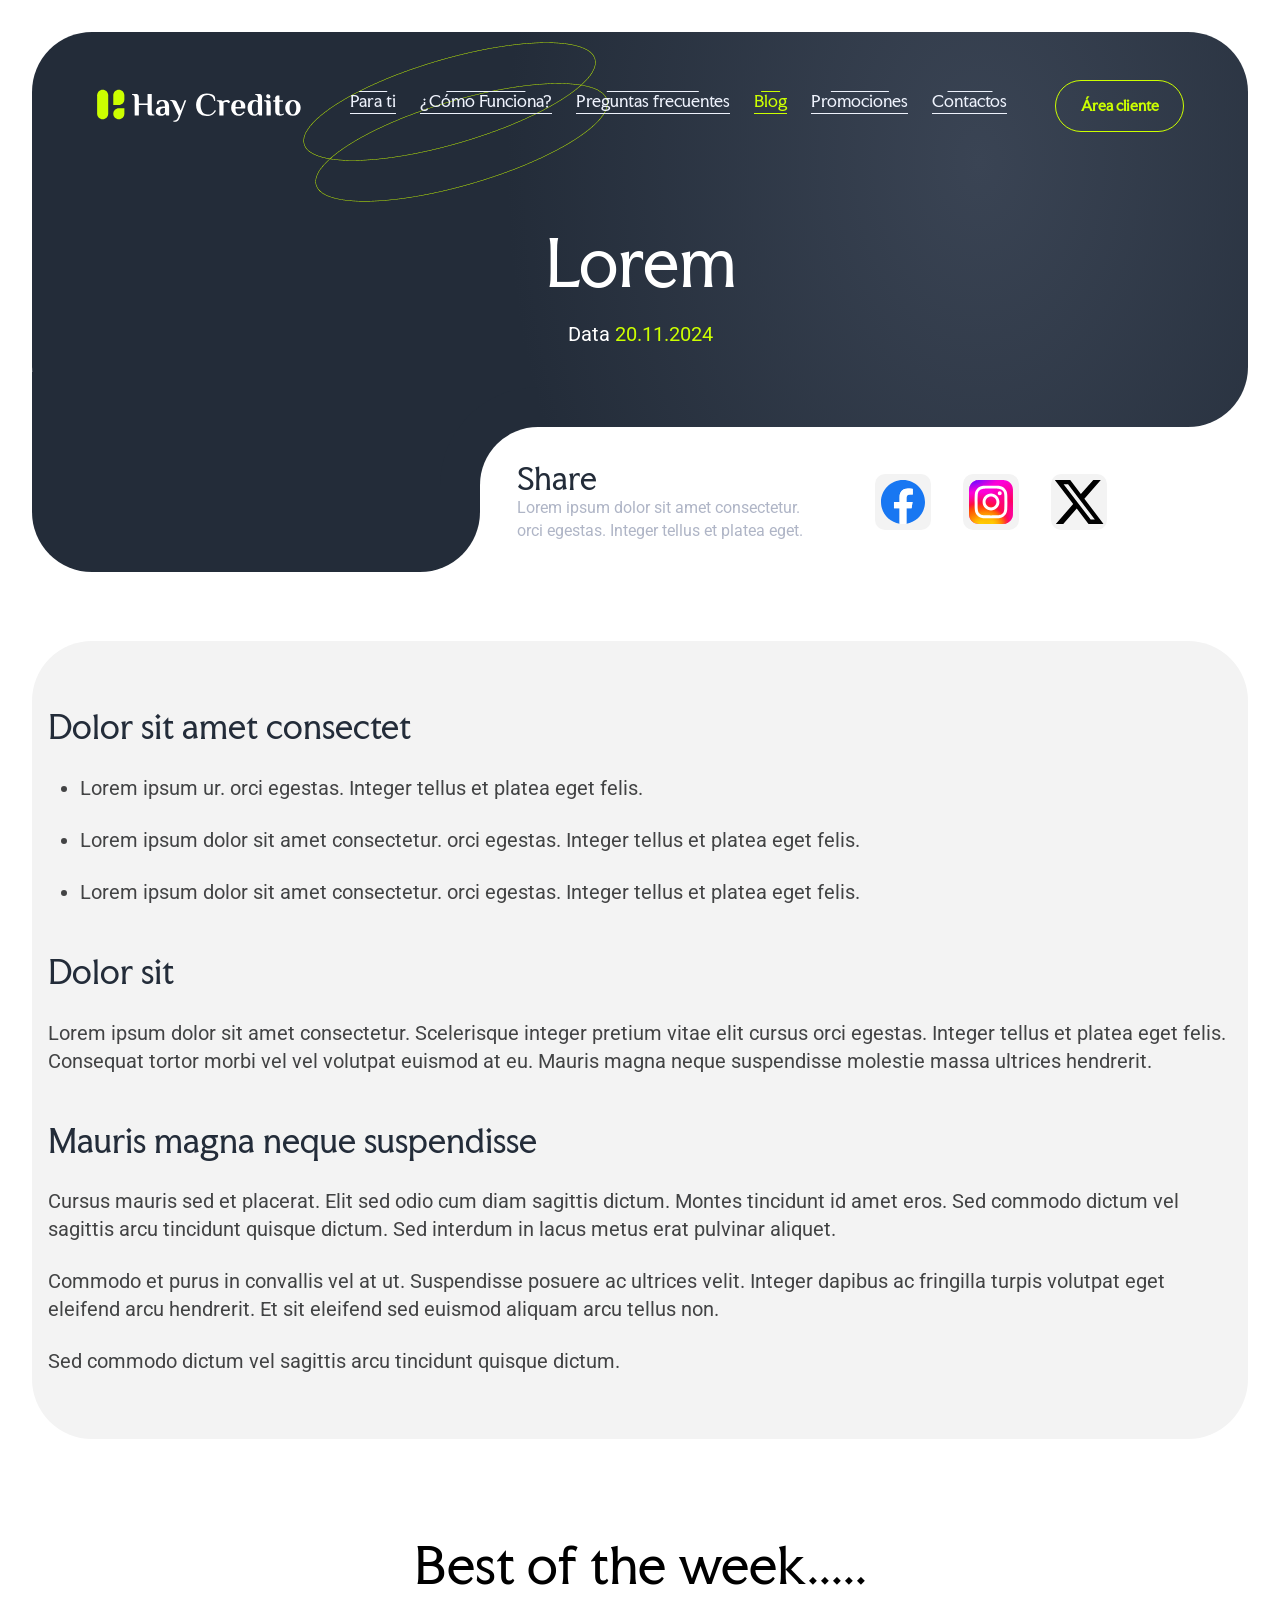
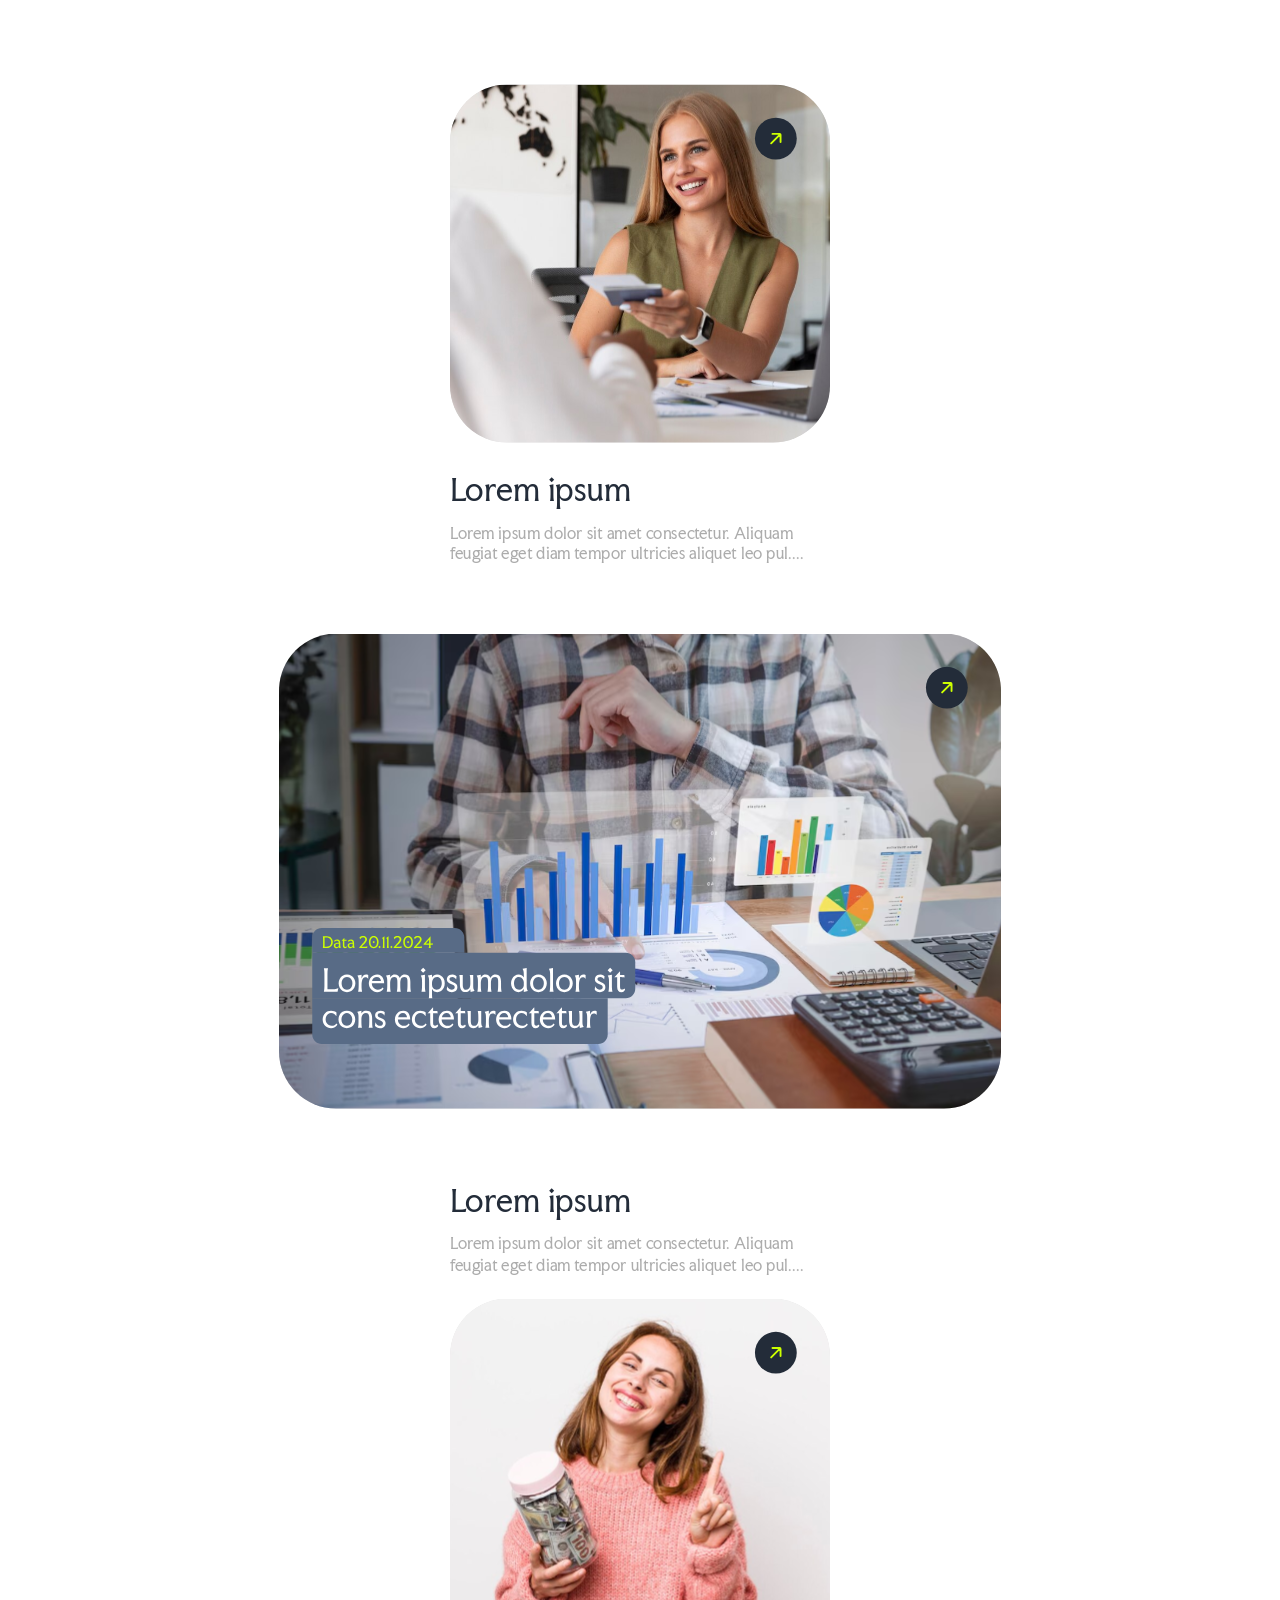
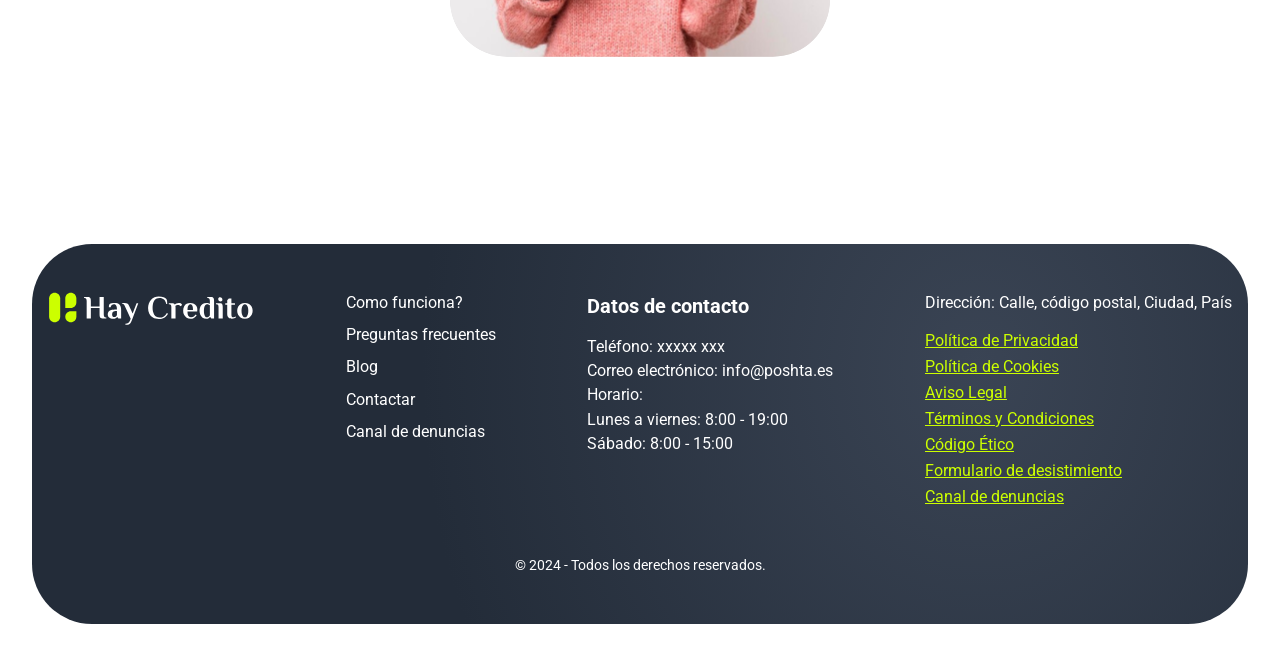
==== haycredito/blog-card-open.html @ 9ff3ad30 "html" ====
<!DOCTYPE html>
<html lang="uk">
<head>
    <meta charset="UTF-8">
    <meta http-equiv="X-UA-Compatible" content="IE=edge">
    <meta name="viewport" content="width=device-width, initial-scale=1.0">
    <link rel="shortcut icon" href="favicon.ico" type="image/x-icon"/>
    <link href="css/style.css" rel="stylesheet">
    <link href="css/reset.css" rel="stylesheet">
    <link href="css/media.css" rel="stylesheet">
    <link rel="stylesheet" href="libs/swiper/swiper-bundle.min.css">
    <link href="https://fonts.googleapis.com/css2?family=Faculty+Glyphic&family=Roboto:ital,wght@0,100;0,300;0,400;0,500;0,700;0,900;1,100;1,300;1,400;1,500;1,700;1,900&display=swap"
          rel="stylesheet">
    <link href="https://fonts.googleapis.com/css2?family=Faculty+Glyphic&display=swap" rel="stylesheet">
    <link href="libs/wow/css/animate.css" rel="stylesheet">

    <title>MFO Spain</title>
</head>
<body>

<div class="form-bg-container media-1024-hide">

    <section class="blog-card-open  form-bg-screen  wow fadeInUp" data-wow-duration=".2s" data-wow-delay=".2s">
        <div class="form">
            <div class="rectangle"></div>
            <div class="circle"></div>
        </div>
        <header class="">
            <div class="wrapper">
                <img onclick="window.open('index.html', '_blank')" class="logo" src="img/logo.svg" alt="logo">

                <nav>
                    <ul>
                        <li><a href="index.html">Para ti </a></li>
                        <li><a href="how-it-works.html">¿Cómo Funciona?</a></li>
                        <li><a  href="faq.html">Preguntas frecuentes</a></li>
                        <li><a class="active" href="blog.html">Blog</a></li>
                        <li><a href="#">Promociones</a></li>
                        <li><a href="contacts.html">Contactos</a></li>
                    </ul>
                </nav>

                <button class="btn">Área cliente</button>

                <div class="header-menu-btn">
                    <button class="lines-button x">
                        <span class="lines"></span>
                    </button>
                </div>
            </div>


            <div class="side-menu hide">
                <nav>
                    <ul>
                        <li><a  href="index.html">Para ti </a></li>
                        <li><a href="how-it-works.html">¿Cómo Funciona?</a></li>
                        <li><a href="faq.html">Preguntas frecuentes</a></li>
                        <li><a class="active" href="blog.html">Blog</a></li>
                        <li><a href="#">Promociones</a></li>
                        <li><a href="contacts.html">Contactos</a></li>
                    </ul>
                </nav>

                <button class="btn">Área cliente</button>
            </div>
        </header>

        <h1>
            Lorem
        </h1>
        <div class="date">
            Data <span style="color: #CCFF00;">20.11.2024</span>
        </div>

        <div class="socials">
            <div class="wrapper">
                <div class="name">Share</div>
                <div class="text">Lorem ipsum dolor sit amet consectetur. orci egestas. Integer tellus et platea eget.</div>
            </div>

            <ul class="socials-list socials-share">
                <li>
                    <a href="#">
                        <img src="img/facebook-icon.svg" alt="facebook" class="logo">
                    </a>
                </li>
                <li>
                    <a href="#">
                        <img src="img/instagram-icon.svg" alt="instagram" class="logo">
                    </a>
                </li>
                <li>
                    <a href="#">
                        <img src="img/x-icon.svg" alt="twitter" class="logo">
                    </a>
                </li>
            </ul>
        </div>

    </section>
</div>

<section class="blog-card-content">
    <div class="container  wow fadeInUp" data-wow-duration=".2s" data-wow-delay=".2s">

        <div class="content">
            <div class="content-item">
                <div class="name">Dolor sit amet consectet</div>

                <ul class="text-list">
                    <li class="text">Lorem ipsum ur. orci egestas. Integer tellus et platea eget felis. </li>
                    <li class="text">Lorem ipsum dolor sit amet consectetur. orci egestas. Integer tellus et platea eget felis. </li>
                    <li class="text">Lorem ipsum dolor sit amet consectetur. orci egestas. Integer tellus et platea eget felis. </li>
                </ul>
            </div>

            <div class="content-item">
                <div class="name">Dolor sit </div>
                <div class="text">Lorem ipsum dolor sit amet consectetur. Scelerisque integer pretium vitae elit cursus orci egestas. Integer tellus et platea eget felis. Consequat tortor morbi vel vel volutpat euismod at eu. Mauris magna neque suspendisse molestie massa ultrices hendrerit.</div>
            </div>

            <div class="content-item">
                <div class="name">Mauris magna neque suspendisse</div>
                <div class="text">Cursus mauris sed et placerat. Elit sed odio cum diam sagittis dictum. Montes tincidunt id amet eros. Sed commodo dictum vel sagittis arcu tincidunt quisque dictum.
                    Sed interdum in lacus metus erat pulvinar aliquet. </div>
                <div class="text">Commodo et purus in convallis vel at ut. Suspendisse posuere ac ultrices velit. Integer dapibus ac fringilla turpis volutpat eget eleifend arcu hendrerit. Et sit eleifend sed euismod aliquam arcu tellus non. </div>
                <div class="text">Sed commodo dictum vel sagittis arcu tincidunt quisque dictum.  </div>
            </div>

        </div>


    </div>
</section>

<section class="best-of-the-week  wow fadeInUp" data-wow-duration=".2s" data-wow-delay=".2s">

    <h2>Best of the week.....</h2>

    <ul class="best-blog-list">
        <li>
            <img src="img/blog-img-1.svg" alt="img">
            <div class="name">Lorem ipsum</div>
            <div class="text">Lorem ipsum dolor sit amet consectetur. Aliquam feugiat eget diam tempor ultricies aliquet leo pul....</div>
        </li>
        <li>
            <img class="big-img" src="img/blog-img-2.svg" alt="img">
        </li>
        <li>
            <div class="name">Lorem ipsum</div>
            <div class="text">Lorem ipsum dolor sit amet consectetur. Aliquam feugiat eget diam tempor ultricies aliquet leo pul....</div>
            <img src="img/blog-img-3.svg" alt="img">
        </li>
    </ul>

</section>

<footer>
    <div class="container">
        <div class="wrapper">
            <img src="img/logo.svg" alt="logo" class="logo">
            <nav>
                <ul class="nav-list">
                    <li><a class="footer-text" href="how-it-works.html">Como funciona?</a></li>
                    <li><a class="footer-text" href="faq.html">Preguntas frecuentes</a></li>
                    <li><a class="footer-text" href="blog.html">Blog</a></li>
                    <li><a class="footer-text" href="contacts.html">Contactar</a></li>
                    <li><a class="footer-text" href="violations.html">Canal de denuncias</a></li>
                </ul>
            </nav>
            <div class="contacts">
                <h4>Datos de contacto</h4>
                <ul class="contacts-list">
                    <li class="footer-text">Teléfono: ххххх ххх</li>
                    <li class="footer-text">Correo electrónico: info@poshta.es</li>
                    <li class="footer-text">Horario:</li>
                    <li class="footer-text">Lunes a viernes: 8:00 - 19:00</li>
                    <li class="footer-text">Sábado: 8:00 - 15:00</li>
                </ul>
            </div>
            <div class="details">
                <div class="footer-text">Dirección: Calle, código postal, Ciudad, País</div>

                <ul class="links-list">
                    <li><a href="#">Política de Privacidad</a></li>
                    <li><a href="#">Política de Cookies</a></li>
                    <li><a href="#">Aviso Legal</a></li>
                    <li><a href="#">Términos y Condiciones</a></li>
                    <li><a href="#">Сódigo Ético</a></li>
                    <li><a href="#">Formulario de desistimiento</a></li>
                    <li><a href="#">Canal de denuncias</a></li>
                </ul>
            </div>
        </div>

        <div class="all-rights">© 2024 - Todos los derechos reservados.</div>
    </div>
</footer>

<script src="js/header.js"></script>
<script src="libs/wow/js/wow.min.js"></script>
<script>
    new WOW().init();
</script>
</body>
</html>
---- haycredito/css/style.css ----
*, :before, :after {
    -webkit-box-sizing: border-box;
    box-sizing: border-box;
}

body {
    font-family: "Roboto", sans-serif;
    font-size: 18px;
    background: #FFFFFF;
    webkit-touch-callout: none;
    -webkit-user-select: none;
    -khtml-user-select: none;
    -moz-user-select: none;
    -ms-user-select: none;
    user-select: none;
}

h1 {
    font-family: Faculty Glyphic, sans-serif;
    font-size: 64px;
    font-weight: 400;
    line-height: 85px;
    text-align: left;
    text-underline-position: from-font;
    text-decoration-skip-ink: none;
}

h2 {
    font-family: Faculty Glyphic, sans-serif;
    font-size: 50px;
    font-weight: 400;
    line-height: 60px;
    text-align: left;
    text-underline-position: from-font;
    text-decoration-skip-ink: none;
}

h4 {
    font-family: Roboto;
    font-size: 20px;
    font-weight: 700;
    line-height: 28px;
    text-align: left;
    text-underline-position: from-font;
    text-decoration-skip-ink: none;
    color: #FFFFFF;
}

.hide {
    display: none !important;
}

.container {
    max-width: 1300px;
    width: 100%;
    margin: 0 auto;
    padding: 0 16px;
}

section {
    margin: 32px !important;
    padding: 64px 0 !important;
    border-radius: 60px;
}

footer {
    margin: 78px 32px 32px 32px !important;
    background: radial-gradient(45.86% 173% at 77.88% 32.89%, #3A4454 0%, #232C39 100%) /* warning: gradient uses a rotation that is not supported by CSS and may not behave as expected */;
    border-radius: 60px;
    padding: 48px 0 !important;
}

footer .wrapper {
    display: flex;
    justify-content: space-between;
    align-items: flex-start;
}

.footer-text {
    font-family: Roboto, sans-serif;
    font-size: 16px;
    font-weight: 400;
    line-height: 22.4px;
    text-align: left;
    text-underline-position: from-font;
    text-decoration-skip-ink: none;
    color: #FFFFFF;
}

footer .nav-list {
    display: flex;
    flex-direction: column;
    gap: 10px;
}

footer .contacts-list {
    display: flex;
    flex-direction: column;
    gap: 2px;
    margin-top: 16px;
}

footer .links-list {
    display: flex;
    flex-direction: column;
    gap: 4px;
    margin-top: 16px;
}

footer .links-list li a {
    text-decoration: underline;
    color: #CCFF00;
    font-size: 16px;
    line-height: 22px;
}

footer .all-rights {
    font-family: Roboto, sans-serif;
    font-size: 14px;
    font-weight: 400;
    line-height: 19.6px;
    text-align: center;
    text-underline-position: from-font;
    text-decoration-skip-ink: none;
    color: #FFFFFF;
    margin-top: 48px;
}

.plusminus {
    position: relative;
    width: 16px;
    height: 16px;
    cursor: pointer;
    border: none;
    background: transparent;
}

.plusminus.active:before {
    transform: translatey(-50%) rotate(-90deg);
    background: #A3A3A3;
    opacity: 0;
}

.plusminus.active:after {
    transform: translatey(-50%) rotate(0);
    background: #A3A3A3;
}

.plusminus:before, .plusminus:after {
    content: "";
    display: block;
    background-color: #B0D714;
    position: absolute;
    top: 50%;
    left: 0;
    transition: 0.35s;
    width: 100%;
    height: 2px;
}

.plusminus:before {
    transform: translatey(-50%);
}

.plusminus:after {
    transform: translatey(-50%) rotate(90deg);
}

.btn:hover {
    transform: scale(1.01);
}

section.faq {
    background: #F3F3F3;
    margin-top: 64px !important;
}

section.faq-page {
    margin-top: 240px !important;
}

section.how-it-works {
    margin-top: 210px !important;
}

.btn {
    cursor: pointer;
    transition: .1s all linear;
    max-width: 230px;
    height: 52px;
    background: #2D333A;
    border-radius: 34px;
    padding: 16px 24px;
    display: flex;
    align-items: center;
    justify-content: center;
    font-family: Roboto, sans-serif;
    font-size: 16px;
    font-weight: 700;
    line-height: 18.75px;
    text-align: center;
    text-underline-position: from-font;
    text-decoration-skip-ink: none;
    color: #CCFF00;

    margin: 48px auto 0 auto;
}

ul.faq-list {
    margin: 64px auto 0 auto;
    display: flex;
    flex-direction: column;
    justify-content: center;
    max-width: 896px;
    gap: 32px;
}

ul.faq-list li {
    max-width: 896px;
    width: 100%;
    background: #FFFFFF;
    padding: 32px 24px;
    border-radius: 17px;
    display: flex;
    flex-direction: column;
    gap: 32px;
    cursor: pointer;
    transition: .1s all linear;
    border: 1.5px solid #FFFFFF;
}

ul.faq-list li:hover {
    border: 1.5px solid #CCFF00;
}

ul.faq-list li.open {
    border: 1.5px solid #CCFF00;
}

ul.faq-list li .wrapper {
    display: flex;
    justify-content: space-between;
    align-items: center;
    gap: 12px;
}

ul.faq-list li .name {
    font-family: Roboto, sans-serif;
    font-size: 20px;
    font-weight: 700;
    line-height: 20px;
    text-align: left;
    text-underline-position: from-font;
    text-decoration-skip-ink: none;
    color: #32466C;
}

ul.faq-list li .item-open-text {
    font-family: Roboto, sans-serif;
    max-width: 800px;
    font-size: 18px;
    font-weight: 400;
    line-height: 18px;
    text-align: left;
    text-underline-position: from-font;
    text-decoration-skip-ink: none;
    color: #68758E;
}

.text-center {
    text-align: center;
}

header {
    position: fixed;
    width: 95.5vw;
    z-index: 10;
    top: 32px;
    left: 50%;
    transform: translateX(-50%);
    padding: 48px !important;
    background: url("../img/header-img.svg"), radial-gradient(81.73% 406.92% at 61.91% 70.65%, #3A4454 0%, #2E353F 100%); /* warning: gradient uses a rotation that is not supported by CSS and may not behave as expected */;
    border: 0.45px solid #CCFF00;
    background-repeat: no-repeat;
    border-radius: 60px;
}

header .wrapper {
    display: flex !important;
    align-items: center;
    justify-content: space-between;
}

header .btn {
    margin: 0 !important;
    background: transparent;
    width: 129px !important;
    color: #CCFF00;
    border: 0.78px solid #CCFF00;
    font-family: Faculty Glyphic, sans-serif;
    font-size: 14px;
    font-weight: 700;
    line-height: 19.32px;
    text-align: center;
    text-underline-position: from-font;
    text-decoration-skip-ink: none;
    text-transform: initial !important;
}

header .logo {
    cursor: pointer;
}

header nav ul {
    display: flex;
    gap: 24px;

}

header nav ul li {
    transition: .1s all linear;
}

header nav ul li a {
    color: #EEF2FC;
    text-decoration: underline;
    text-underline-offset: 4px;
    font-family: Faculty Glyphic, sans-serif;
    font-size: 16px;
    font-weight: 400;
    line-height: 19.2px;
    text-align: left;
    text-underline-position: from-font;
    text-decoration-skip-ink: none;
    position: relative;
    height: 30px;
    display: block;
}

header nav ul li a::before {
    content: '';
    position: absolute;
    top: 0; /* Position above the text */
    left: 50%; /* Start from the center */
    transform: translateX(-50%); /* Shift left by half the width to center */
    width: 60%; /* Adjust to control the length */
    height: 1px; /* Thickness of the overline */
    background-color: #EEF2FC; /* Matches the text color */
}

header nav ul li:hover {
    transform: scale(1.01);
}

header nav ul li a.active {
    color: #CCFF00;
}

header nav ul li a.active::before {
    background-color: #CCFF00;
}

.header-menu-btn {
    display: none;
}

.lines-button {
    display: block;
    cursor: pointer;
    background: transparent;
    border: 0;
    outline: none;
}

.lines {
    display: inline-block;
    width: 38px;
    height: 3px;
    background: #B6DA75;
    -webkit-transition: 0.35s;
    -moz-transition: 0.35s;
    -ms-transition: 0.35s;
    transition: 0.35s;
    position: relative;
    background: transparent;
    /*create the upper and lower lines as pseudo-elements of the middle line*/
}

.lines:before, .lines:after {
    display: inline-block;
    width: 38px;
    height: 3px;
    background: #B6DA75;
    -webkit-transition: 0.35s;
    -moz-transition: 0.35s;
    -ms-transition: 0.35s;
    transition: 0.35s;
    position: absolute;
    left: -2px;
    content: "";
    -webkit-transform-origin: 0.1785714286rem center;
    -moz-transform-origin: 0.1785714286rem center;
    -ms-transform-origin: 0.1785714286rem center;
    transform-origin: 0.1785714286rem center;
}

.lines:before {
    top: 4px;
}

.lines:after {
    top: -9px;
}

.lines-button.x .lines:before, .lines-button.x .lines:after {
    -webkit-transform-origin: 50% 50%;
    -moz-transform-origin: 50% 50%;
    -ms-transform-origin: 50% 50%;
    transform-origin: 50% 50%;
    transition: top 0.3s 0.1s ease, transform 0.3s ease;
}

.lines-button.x.close .lines {
    -webkit-transform: rotate3d(0, 0, 1, 90deg);
    -moz-transform: rotate3d(0, 0, 1, 90deg);
    -ms-transform: rotate3d(0, 0, 1, 90deg);
    transform: rotate3d(0, 0, 1, 90deg);
}

.lines-button.x.close .lines:before, .lines-button.x.close .lines:after {
    -webkit-transition: top 0.3s ease, transform 0.3s 0.1s ease;
    -moz-transition: top 0.3s ease, transform 0.3s 0.1s ease;
    -ms-transition: top 0.3s ease, transform 0.3s 0.1s ease;
    transition: top 0.3s ease, transform 0.3s 0.1s ease;
    top: 0;
}

.lines-button.x.close .lines:before {
    -webkit-transform: rotate3d(0, 0, 1, -45deg);
    -moz-transform: rotate3d(0, 0, 1, -45deg);
    -ms-transform: rotate3d(0, 0, 1, -45deg);
    transform: rotate3d(0, 0, 1, -45deg);
}

.lines-button.x.close .lines:after {
    -webkit-transform: rotate3d(0, 0, 1, 45deg);
    -moz-transform: rotate3d(0, 0, 1, 45deg);
    -ms-transform: rotate3d(0, 0, 1, 45deg);
    transform: rotate3d(0, 0, 1, 45deg);
}

.disable-body {
    overflow: hidden;
}

.side-menu {
    display: block;
    margin-top: 64px;
    max-width: 95vw;
    width: 100%;
    height: 78vh;
    background: transparent;
    background-repeat: no-repeat;
    background-position: 100% 75%;
    transition: top 0.5s ease;
}

.side-menu.open {
    top: 0;
}

header.open {
    border-radius: 60px;
    height: 95vh;
}

.side-menu nav ul {
    flex-direction: column;
    align-items: center;
    justify-content: center;
    gap: 32px;
}

.form-bg-container .form-bg-screen .side-menu .btn {
    margin: 32px auto 0 auto !important;
}

.side-menu nav ul li a {
    font-size: 24px;
    line-height: 28px;
}

section.why-we {
    padding: 64px 0 !important;
}

section.why-we ul {
    display: flex;
    flex-wrap: wrap;
    justify-content: center;
    align-items: center;
    margin-top: 48px;
    gap: 32px;
}

section.why-we.its-easy-section ul {
    gap: 28px;
}

section.why-we ul li {
    min-height: 372px;
    max-width: 520px;
    width: 100%;
    background: #F3F3F3;
    border-radius: 60px;
    padding: 48px;
    position: relative;
    overflow: hidden;
}

section.why-we.its-easy-section ul li {
    max-width: 443px;
}

section.why-we.its-easy-section ul li .name {
    font-weight: 700;
}

section.why-we.its-easy-section ul li .text {
    position: relative;
    z-index: 3;
}

section.why-we ul li .name {
    font-family: Faculty Glyphic, sans-serif;
    font-size: 28px;
    font-weight: 400;
    line-height: 36.37px;
    text-align: left;
    text-underline-position: from-font;
    text-decoration-skip-ink: none;
    color: #232C39;
}

section.why-we ul li .text {
    font-family: Roboto, sans-serif;
    font-size: 24px;
    font-weight: 400;
    line-height: 28.8px;
    text-align: left;
    text-underline-position: from-font;
    text-decoration-skip-ink: none;
    color: #68758E;
    margin-top: 12px;
}

section.why-we ul li img {
    position: absolute;
    bottom: 0;
    right: 0;
}

section.easy-to-get {
    padding: 64px 16px;
    margin-bottom: 220px !important;
}

section.easy-to-get .wrapper {
    display: flex;
    justify-content: space-between;
    align-items: flex-start;
    background: url("../img/easy-to-get-bg-img.svg"), #EAFF98;
    background-repeat: no-repeat;
    background-position: 67% 10%;
    height: 663px;
    border-radius: 60px;
    padding: 64px;
    position: relative;
}

section.easy-to-get .wrapper h2 {
    max-width: 700px;
}

section.easy-to-get .wrapper .btn {
    margin: 0 !important;
}

ul.easy-to-get {
    position: absolute;
    left: 50%;
    transform: translateX(-50%);
    max-width: 1728px;
    justify-content: space-between;
    width: 100%;
    display: flex;
    gap: 32px;
    top: 240px;
}

ul.easy-to-get li {
    max-width: 520px;
    width: 100%;
    background: #FFFFFF;
    border-radius: 40px;
    display: flex;
    flex-direction: column;
    justify-content: space-between;
    align-items: center;
    box-shadow: 0px 7px 24.5px 0px #00000040;
    overflow: hidden;
}

ul.easy-to-get li .name {
    font-family: Faculty Glyphic, sans-serif;
    font-size: 28px;
    font-weight: 400;
    line-height: 36.37px;
    text-align: center;
    text-underline-position: from-font;
    text-decoration-skip-ink: none;
    color: #232C39;
    margin-bottom: 12px;
}

ul.easy-to-get li .text-wrapper {
    padding: 48px 32px 36px 32px;
}

ul.easy-to-get li .text {
    font-family: Roboto, sans-serif;
    font-size: 24px;
    font-weight: 400;
    line-height: 28.8px;
    text-align: center;
    text-underline-position: from-font;
    text-decoration-skip-ink: none;
    color: #68758E;
}

ul.easy-to-get li img {
    width: 100%;
}

section.its-easy-section .text {
    font-family: Roboto, sans-serif;
    font-size: 28px;
    font-weight: 400;
    line-height: 33.6px;
    text-align: center;
    text-underline-position: from-font;
    text-decoration-skip-ink: none;
    color: #68758E;
    margin-top: 24px;
}


section.form-bg-screen {

    padding: 48px 64px !important;
}

section.form-bg-screen header {
    background: transparent;
    position: initial;
    transform: translateX(0%);
    padding: 0 !important;
    width: auto;
}

section.first-screen .text {
    font-family: Roboto, sans-serif;
    font-size: 28px;
    font-weight: 400;
    line-height: 28px;
    text-align: left;
    text-underline-position: from-font;
    text-decoration-skip-ink: none;
    color: #FFFFFF;
}

section.first-screen h1 {
    margin-top: 64px !important;
}

h1 {
    font-family: Faculty Glyphic, sans-serif;
    font-size: 64px;
    font-weight: 400;
    line-height: 85px;
    text-align: left;
    text-underline-position: from-font;
    text-decoration-skip-ink: none;
    color: #FFFFFF;
    margin-top: 96px !important;
}

section.first-screen .btn {
    border: 0.78px solid #CCFF00;
    background: transparent;
    width: 129px;
    height: 59px;
    margin: 12px 0 0 0 !important;
    text-transform: uppercase;
}

section.first-screen > .wrapper {
    display: flex;
    align-items: flex-start;
    justify-content: space-between;
    max-width: 1480px;
    margin-top: 32px;
}

section.first-screen .text-wrapper {
    display: flex;
    flex-direction: column;
    justify-content: flex-start;
    gap: 24px;
    max-width: 600px;
    position: relative;
    z-index: 2;
}

.calc-pagination {
    display: flex;
    gap: 20px;
    margin-top: 32px;
}

.calc-pagination .btn-calc-pagination {
    width: 10px;
    height: 12px;
    border-radius: 50%;
    border: none;
    background: #444E5B;
    cursor: pointer;
}

.calc-pagination .btn-calc-pagination.active {
    background: #CCFF00;
}

.calc-wrapper {
    position: relative;
    z-index: 3;
    max-width: 550px;
    width: 100%;
    display: flex;
    flex-direction: column;
    justify-content: center;
    align-items: center;
    background: url("../img/calc-wrapper-bg.svg");
    background-repeat: no-repeat;
    background-position: 123px 2px;
    padding-top: 32px;
}

.calculator .calc-name {
    font-family: Faculty Glyphic, sans-serif;
    font-size: 20px;
    font-weight: 400;
    line-height: 25.98px;
    text-align: center;
    text-underline-position: from-font;
    text-decoration-skip-ink: none;
    color: #FFFFFF;
    position: absolute;
    top: -52px;
    left: 78px;
}

.calc-wrapper .calc-details-wrapper {
    gap: 12px;
    display: flex;
    align-items: center;
    justify-content: space-between;
    max-width: 550px;
    width: 100%;
}

.calculator {
    border: 2px solid #b6a5a5;
    width: 100%;
    max-width: 343px;
    border-radius: 16px;
    padding: 30px;
    display: flex;
    flex-direction: column;
    gap: 32px;
    background: linear-gradient(104.27deg, rgba(57, 69, 87, 0.4) -4.88%, rgba(83, 98, 120, 0.4) 88.13%);
    position: relative;
}

.calculator::before {
    content: '';
    position: absolute;
    top: 0;
    left: 0;
    width: 100%;
    border-radius: 16px;
    height: 100%;
    background: linear-gradient(104.27deg, rgba(57, 69, 87, 0.4) -4.88%, rgba(83, 98, 120, 0.4) 88.13%);
    backdrop-filter: blur(7.300000190734863px);
    z-index: 0; /* Ensures it stays behind the content */
    opacity: .9;
}

.calculator .calc-content {
    position: relative;
    display: flex;
    flex-direction: column;
    gap: 16px;
    z-index: 1;
}

.calculator .condition-name {
    font-family: Fixel Text, sans-serif;
    font-size: 10px;
    font-weight: 700;
    line-height: 10px;
    text-align: left;
    text-underline-position: from-font;
    text-decoration-skip-ink: none;
    color: #E1E2E8;
    margin-bottom: 4px;
}

.calc-wrapper button.btn {
    max-width: 346px;
    height: 59px;
    width: 100%;
    background: #CCFF00;
    border: none;
    font-family: Roboto, sans-serif;
    font-size: 16px;
    font-weight: 700;
    line-height: 18.75px;
    text-align: center;
    text-underline-position: from-font;
    text-decoration-skip-ink: none;
    color: #2D333A;
    margin-top: 32px !important;
    text-transform: initial;
}

.calc-wrapper .calc-details {
    max-width: 342px;
    width: 100%;
    padding: 20px;
    border-radius: 23px;
    border: 1px solid #CCFF00;
    background: transparent;
    margin-top: 16px;
}

.calc-wrapper .calc-details a {
    display: flex;
    gap: 8px;
    align-items: center;
    cursor: pointer;
    font-family: Fixel Text, sans-serif;
    font-size: 10px;
    font-weight: 700;
    line-height: 15px;
    text-align: left;
    text-decoration-line: underline;
    text-decoration-style: solid;
    text-underline-position: from-font;
    text-decoration-skip-ink: none;
    color: #CCFF00;
}

.calc-wrapper .calc-details ul {
    display: flex;
    gap: 12px;
    margin-bottom: 16px;
    justify-content: space-between;
}

.calc-wrapper .calc-details .detail-name {
    font-family: Fixel Text, sans-serif;
    font-size: 10px;
    font-weight: 700;
    line-height: 15px;
    text-align: left;
    text-underline-position: from-font;
    text-decoration-skip-ink: none;
    color: #E1E2E8;
    max-width: 58px;
}

.calc-wrapper .calc-details .value {
    font-family: Fixel Text, sans-serif;
    font-size: 10px;
    font-weight: 700;
    line-height: 15px;
    text-align: left;
    text-underline-position: from-font;
    text-decoration-skip-ink: none;
    color: #CCFF00;
}

.calc-wrapper .calc-details #amount-text {
    font-family: Fixel Text, sans-serif;
    font-size: 30px;
    font-weight: 700;
    line-height: 45px;
    text-align: left;
    text-underline-position: from-font;
    text-decoration-skip-ink: none;
    color: #CCFF00;
}

input[type="range"]::-ms-fill-lower {
    background-color: #CCFF00;
}

input[type="range"]::-ms-fill-upper {
    background-color: #909192;
}

input[type=range] {
    position: relative;
    -webkit-appearance: none;
    appearance: none;
    cursor: pointer;
    width: 100%;
}

input[type=range]:focus {
    outline: none;
}

input[type=range]::-webkit-slider-runnable-track {
    height: 3px;
}

input[type=range]::-moz-range-track {
    height: 3px;
    background: transparent;
}

input[type="range"]::-moz-range-progress {
    background: #CCFF00;
    height: 3px;
}

input[type=range]::-moz-range-thumb {
    -webkit-appearance: none; /* Override default look */
    appearance: none;
    margin-top: -7px; /* Centers thumb on the track */
    width: 16px;
    height: 16px;
    border-radius: 50%;
    background: url("../img/input-thumb.svg") center no-repeat;
    border: none;
}

input[type=range]::-ms-thumb {
    -webkit-appearance: none; /* Override default look */
    appearance: none;
    margin-top: -7px; /* Centers thumb on the track */
    width: 16px;
    height: 16px;
    border-radius: 50%;
    background: url("../img/input-thumb.svg") center no-repeat;
    border: none;
}

input[type=range]::-webkit-slider-thumb {
    -webkit-appearance: none; /* Override default look */
    appearance: none;
    margin-top: -7px; /* Centers thumb on the track */
    width: 16px;
    height: 16px;
    border-radius: 50%;
    background: url("../img/input-thumb.svg") center no-repeat;
    border: none;
}

/*Scroll Bar*/
::-webkit-scrollbar {
    width: 8px;
}

/* Track */
::-webkit-scrollbar-track {
    background: white;
    border-radius: 2px;
}

/* Handle */
::-webkit-scrollbar-thumb {
    background: #3A4454;
    border-radius: 2px;
}


.calculator input[type=text] {
    background: transparent;

    border: none;
    font-family: Fixel Text, sans-serif;
    font-size: 20px;
    font-weight: 700;
    line-height: 28px;
    text-align: left;
    text-underline-position: from-font;
    text-decoration-skip-ink: none;
    color: #CCFF00;
}

.calculator .condition-values-range {
    display: flex;
    align-items: center;
    justify-content: space-between;
    margin: 4px 0;
}

.calculator .calculator-text {
    font-family: Fixel Text, sans-serif;
    font-size: 12px;
    font-weight: 700;
    line-height: 18px;
    text-align: left;
    text-underline-position: from-font;
    text-decoration-skip-ink: none;
    color: #E1E2E8;
}

section.contacts h1 {
    font-family: Faculty Glyphic, sans-serif;
    font-size: 64px;
    font-weight: 400;
    line-height: 85px;
    text-align: center;
    text-underline-position: from-font;
    text-decoration-skip-ink: none;
    color: #CCFF00;
}

section.contacts ul.contact-list {
    display: flex;
    gap: 60px;
    align-items: center;
    justify-content: center;
    margin-top: 48px;
}

section.contacts ul.contact-list > li {
    max-width: 400px;
    width: 100%;
    min-height: 377px;
    border-radius: 60px;
    background: #414E62;
    padding: 32px;
}

section.contacts ul.contact-list > li .name-wrapper {
    display: flex;
    align-items: center;
    justify-content: space-between;
    margin-bottom: 24px;
    gap: 12px;
}

section.contacts ul.contact-list > li .name-wrapper a {
    cursor: pointer;
    border: none;
    background: transparent;
}

section.contacts ul.contact-list > li .name-wrapper .name {
    font-family: Faculty Glyphic, sans-serif;
    font-size: 30px;
    font-weight: 400;
    line-height: 36px;
    text-align: left;
    text-underline-position: from-font;
    text-decoration-skip-ink: none;
    color: #CCFF00;
}

section.contacts ul.contact-list > li ul.info-wrapper {
    display: flex;
    gap: 12px;
    flex-direction: column;
}

section.contacts ul.contact-list > li ul.info-wrapper li {
    display: flex;
    flex-wrap: wrap;
    column-gap: 8px;
}

section.contacts ul.contact-list > li ul.info-wrapper li .name {
    font-family: Roboto, sans-serif;
    font-size: 24px;
    font-weight: 400;
    line-height: 33.6px;
    text-align: left;
    text-underline-position: from-font;
    text-decoration-skip-ink: none;
    color: #EEF2FC;
}

section.contacts ul.contact-list > li ul.info-wrapper li .value {
    font-family: Roboto, sans-serif;
    font-size: 24px;
    font-weight: 500;
    line-height: 33.6px;
    text-align: left;
    text-underline-position: from-font;
    text-decoration-skip-ink: none;
    color: #CCFF00;
}

.disable-btn {
    cursor: default !important;
}

.form-bg-container {
    padding: 32px;
}

section.form-bg-screen {
    background: radial-gradient(38.86% 173% at 77.88% 32.89%, #3A4454 0%, #232C39 100%); /* warning: gradient uses a rotation that is not supported by CSS and may not behave as expected */;
    width: 100%; /* Make the section span the full width */
    margin: 0 0 150px 0 !important;
    position: relative;
    padding-bottom: 100px !important;
}


section.form-bg-screen .form {
    position: absolute;
    bottom: -145px;
    left: 0;
}

section.form-bg-screen .form .rectangle {
    width: 35vw;
    min-width: 400px;
    height: 200px;
    border-radius: 0 0 60px 60px;
    background: #232C39;
    max-width: 670px;
}

section.form-bg-screen .form .circle {
    position: absolute;
    top: 15px;
    right: -58px;
    width: 98px; /* Set the size */
    height: 110px;
    background-color: transparent; /* Optional: Transparent base */
    border-top-left-radius: 100px; /* Create the quarter circle */
    border: 40px solid #232C39; /* Adjust thickness and color */
    border-right: none; /* Remove the right side */
    border-bottom: none; /* Remove the bottom side */
    transform-origin: center; /* Ensure rotation occurs around the center */
}


section.contacts .arrow-container {
    display: none;
}

/* General styles for the arrow container */
.arrow-container {
    position: absolute;
    z-index: 2;
    display: flex;
    top: 50%;
    left: 15%;
    justify-content: space-between;
    align-items: center;
    width: 280px; /* Adjust as needed */
    height: 38px;
    margin: auto;
    background-color: transparent; /* Background similar to your gradient */
    padding: 10px;
}

/* Base arrow styles */
.arrow {
    position: relative;
    width: 30px;
    height: 30px;
    cursor: pointer;
}

/* Left arrow: Two angled lines */
.left-arrow::before,
.left-arrow::after {
    content: '';
    position: absolute;
    width: 25px;
    height: 2px;
    background-color: #AFB5C6; /* Gray color */
}

.left-arrow::before {
    transform: rotate(45deg);
    top: 50%;
    left: 25%;
    transform-origin: left center;
}

.left-arrow::after {
    transform: rotate(-45deg);
    top: 50%;
    left: 25%;
    transform-origin: left center;
}

/* Right arrow: Two angled lines */
.right-arrow::before,
.right-arrow::after {
    content: '';
    position: absolute;
    width: 25px;
    height: 2px;
    background-color: #AFB5C6; /* Gray color */
}

.left-arrow.active::before,
.left-arrow.active::after {
    background-color: #CCFF00; /* Yellow color */
}

.right-arrow.active::before,
.right-arrow.active::after {
    background-color: #CCFF00; /* Yellow color */
}

.right-arrow::before {
    transform: rotate(-45deg);
    top: 50%;
    right: 25%;
    transform-origin: right center;
}

.right-arrow::after {
    transform: rotate(45deg);
    top: 50%;
    right: 25%;
    transform-origin: right center;
}

section.blog-card-open .socials {
    width: 590px;
    align-items: center;
    right: 28vw;
    bottom: -115px;
}

.socials {
    gap: 12px;
    position: absolute;
    display: flex;
    width: 57vw;
    justify-content: space-between;
    right: 25px;
    bottom: -100px;
}

.socials > .wrapper {
    max-width: 308px;
    width: 100%;
}

.socials .name {
    font-family: Faculty Glyphic, sans-serif;
    font-size: 30px;
    font-weight: 400;
    line-height: 36px;
    text-align: left;
    text-underline-position: from-font;
    text-decoration-skip-ink: none;
    color: #232C39;
}

.socials .text {
    font-family: Roboto, sans-serif;
    font-size: 16px;
    font-weight: 400;
    line-height: 22.4px;
    text-align: left;
    text-underline-position: from-font;
    text-decoration-skip-ink: none;
    color: #AFB5C6;
}

.socials ul.socials-list {
    display: flex;
    align-items: center;
    gap: 48px;
}

.socials ul.socials-list li a {
    display: flex;
    align-items: center;
    gap: 8px;
}

.socials ul.socials-list.socials-share li a {
    width: 56px;
    height: 56px;
    background: #F3F3F3;
    display: flex;
    align-items: center;
    justify-content: center;
    border-radius: 10px;
}

.socials ul.socials-list li .text {
    font-family: Faculty Glyphic, sans-serif;
    font-size: 24px;
    font-weight: 400;
    line-height: 33.6px;
    text-align: left;
    text-underline-position: from-font;
    text-decoration-skip-ink: none;
    color: #000000;
}

section.blog-card-open.form-bg-screen {
    min-height: 394px;
    background: url("../img/form-section-bg.png"), radial-gradient(38.86% 173% at 77.88% 32.89%, #3A4454 0%, #232C39 100%); /* warning: gradient uses a rotation that is not supported by CSS and may not behave as expected */;
    background-repeat: no-repeat;
    padding-bottom: 80px !important;
}

section.blog-card-open h1 {
    text-align: center;
    margin-top: 88px !important;
}

section.blog-card-open .date {
    text-align: center;
    margin-top: 16px;
    font-size: 20px;
    line-height: 26px;
    color: #FFFFFF;
}

section.blog-card-open .socials-list {
    gap: 32px;
}

header.blog-card-open-header {
    display: none !important;
}

section.form-bg-screen header {
    position: relative;
    z-index: 3;
    left: 0;
    top: 0;
}

section.blog-card-content {
    background: #F3F3F3;
    margin: 32px !important;
    padding: 64px 0;
}


section.blog-card-content .content {
    display: flex;
    flex-direction: column;
    gap: 44px;
}

section.blog-card-content .content .content-item {
    display: flex;
    flex-direction: column;
    gap: 24px;
}

section.blog-card-content .content .content-item .name {
    font-family: Faculty Glyphic, sans-serif;
    font-size: 32px;
    font-weight: 400;
    line-height: 44.8px;
    text-align: left;
    text-underline-position: from-font;
    text-decoration-skip-ink: none;
    color: #232C39;
}

section.blog-card-content .content .content-item .text {
    font-family: Roboto, sans-serif;
    font-size: 20px;
    font-weight: 400;
    line-height: 28px;
    text-align: left;
    text-underline-position: from-font;
    text-decoration-skip-ink: none;
    color: #424344;
}

section.blog-card-content .content .content-item ul.text-list {
    display: flex;
    flex-direction: column;
    gap: 24px;
    list-style: disc;
    padding-left: 32px;
}

section.best-of-the-week h2 {
    text-align: center;
}

ul.best-blog-list {
    margin-top: 48px;
    display: flex;
    gap: 48px;
    justify-content: center;
}

ul.best-blog-list li .name {
    font-family: Faculty Glyphic, sans-serif;
    font-size: 32px;
    font-weight: 400;
    line-height: 44.8px;
    text-align: left;
    text-underline-position: from-font;
    text-decoration-skip-ink: none;
    color: #232C39;
    max-width: 400px;
    width: 100%;
    margin-top: 24px;
}

ul.best-blog-list li .text {
    font-family: Faculty Glyphic, sans-serif;
    font-size: 16px;
    font-weight: 400;
    line-height: 22.4px;
    text-align: left;
    text-underline-position: from-font;
    text-decoration-skip-ink: none;
    color: #ACACAC;
    max-width: 400px;
    width: 100%;
    margin-bottom: 24px;
    margin-top: 12px;
}

section.blog-list {
    background: #F3F3F3;
    margin: 32px !important;
    border-radius: 60px;
    padding: 64px !important;
    position: relative;
}

section.blog-list .arrow-container {
    position: initial;
    margin-top: 48px;
}

section.blog-list ul {
    display: flex;
    flex-wrap: wrap;
    justify-content: center;
    gap: 60px;
}

section.blog-list ul li {
    max-width: 375px;
    display: flex;
    flex-direction: column;
    gap: 24px;
}

section.blog-list ul li img {
    max-width: 375px;
}

section.blog-list ul li .date {
    font-family: Faculty Glyphic, sans-serif;
    font-size: 16px;
    font-weight: 400;
    line-height: 22.4px;
    text-align: left;
    text-underline-position: from-font;
    text-decoration-skip-ink: none;
    color: #736D6D;
}

section.blog-list ul li .name {
    font-family: Faculty Glyphic, sans-serif;
    font-size: 32px;
    font-weight: 400;
    line-height: 44.8px;
    text-align: left;
    text-underline-position: from-font;
    text-decoration-skip-ink: none;
    color: #232C39;
}

section.blog-list ul li .text {
    font-family: Roboto, sans-serif;
    font-size: 16px;
    font-weight: 400;
    line-height: 22.4px;
    text-align: left;
    text-underline-position: from-font;
    text-decoration-skip-ink: none;
    color: #ACACAC;
}

section.blog ul.best-blog-list li .name {
    color: #FFFFFF;
}

#pagination-numbers {
    display: flex;
    align-items: center;
    flex-wrap: wrap;
    justify-content: center;
    gap: 32px;
    margin: 0 20px;
    margin-top: 5px;

}

#pagination-numbers button, #pagination-numbers a {
    background: none;
    border: none;
    color: #736D6D;
    font-family: Faculty Glyphic, sans-serif;
    font-size: 32px;
    font-weight: 400;
    line-height: 44.8px;
    text-align: left;
    text-underline-position: from-font;
    text-decoration-skip-ink: none;

    cursor: pointer;
}

.active-pagination-number {
    color: #B0D714 !important;
}

.pagination-ellipsis {
    color: #8399AE;
}

section.blog-list .arrow-container {
    max-width: 400px;
    width: 100%;
    align-items: center;
    margin: 48px auto;
}

.calculator-list {
    display: flex;
    justify-content: center;
    max-width: 750px;
    overflow: scroll;
    gap: 24px;
}

.calculator-list::-webkit-scrollbar {
    display: none;
}

.calculator-list li {
    min-height: 300px;
    display: flex;
    align-items: flex-end;
    margin: 0 !important;
    max-width: 343px !important;
    width: 100% !important;
}

.calculator-list .calculator {
    opacity: .5;
    backdrop-filter: blur(43.5px);
    -webkit-backdrop-filter: blur(43.5px);
    /*mask-image: linear-gradient(to right, black, transparent); !* Маска для размытия *!*/
    /*-webkit-mask-image: linear-gradient(to right, black, transparent);*/
    /*mask-composite: exclude;*/
}

.calculator-list .calculator .calc-name {
    display: none;
}

.calculator-list .calculator.active .calc-name {
    display: block;
}

.calculator-list .calculator.active {
    opacity: 1;
    backdrop-filter: none;
    -webkit-mask-image: none;
    mask-image: none;
    mask-composite: initial;
}


.swiper-container {
    width: 100%;
    height: auto;
    overflow: scroll;
    display: flex;
    justify-content: center;
    align-items: center;
}

.swiper-slide {
    margin: 0 !important;
    position: relative;
    opacity: .5;
    max-width: 375px;
    width: 100%;
    left: 714px;
}

.swiper-slide.active.first {
    left: 102px;
}

.swiper-slide.active.last {
    left: 574px;
}

.swiper-slide.active .calc-name {
    display: block;
}

.swiper-slide .calc-name {
    display: none;
}

.swiper-slide.active {
    opacity: 1;
    backdrop-filter: none;
    -webkit-mask-image: none;
    mask-image: none;
    mask-composite: initial;
}

.calc-pagination {
    justify-content: center;
}

.swiper-container::-webkit-scrollbar {
    display: none;
}

.calculator {
    margin-top: 50px;
}

section.key-words-wrapper {
    position: relative;
    padding: 0 !important;
}

ul.key-words-list {
    position: absolute;
    display: flex;
    gap: 16px;
    flex-wrap: wrap;
    max-width: 60vw;
    right: -1vw;
    bottom: 40px;
}

ul.key-words-list li {
    padding: 20px 24px;
    height: 59px;
    border-radius: 34px;
    display: flex;
    align-items: center;
    justify-content: center;
    background: #F3F3F3;
}

.first-screen-woman-img {
    position: absolute;
    bottom: -146px;
    z-index: 2;
    left: 10px;
}

.first-screen-card-img {
    position: absolute;
    bottom: -150px;
    z-index: 2;
}

.first-screen-upper-card {
    position: absolute;
    top: 0;
    left: 65%;
    z-index: 2;
}

.first-screen-left-circle {
    position: absolute;
    left: 244px;
    top: 0;
    z-index: 2;
}

.first-screen-right-circle {
    position: absolute;
    right: 0;
    bottom: 0;
    z-index: 2;
}

.backdrop {
    background: rgba(0, 0, 0, 0.4);
    mix-blend-mode: multiply;
    height: 100vh;
    width: 100%;
    position: fixed;
    z-index: 20;
    top: 0;
}

.disable-body {
    overflow: hidden;
}

.cookie-content {
    width: 96.5vw;
    background: #232C39;
    border-radius: 60px;
    padding: 60px 140px 40px 140px;
    position: fixed;
    z-index: 30;
    left: 50%;
    transform: translateX(-50%);
    bottom: 9%;
}

.cookie-content > .container > .wrapper {
    display: flex;
    align-items: flex-start;
    justify-content: space-between;
    gap: 24px;
}

.cookie-content .name {
    font-family: Roboto, sans-serif;
    margin-bottom: 12px;
    font-size: 28px;
    font-weight: 700;
    line-height: 28px;
    text-align: left;
    text-underline-position: from-font;
    text-decoration-skip-ink: none;
    color: #CCFF00;
}

.cookie-content .text {
    font-family: Roboto;
    font-size: 16px;
    font-weight: 400;
    line-height: 16px;
    text-align: left;
    text-underline-position: from-font;
    text-decoration-skip-ink: none;
    color: #FFFFFF;

}

.cookie-content a {
    font-family: Roboto;
    font-size: 16px;
    font-weight: 400;
    line-height: 16px;
    text-align: left;
    text-underline-position: from-font;
    text-decoration-skip-ink: none;
    color: #CCFF00;
    text-decoration: underline;
}

.cookie-content .btns-wrapper {
    display: flex;
    gap: 24px;
    justify-content: flex-start;
    margin-top: 32px;
}

.cookie-content .btns-wrapper .btn {
    margin: 0 !important;
    background: #CCFF00;
    border: none;
    font-family: Roboto, sans-serif;
    font-size: 16px;
    font-weight: 700;
    line-height: 18.75px;
    text-align: center;
    text-underline-position: from-font;
    text-decoration-skip-ink: none;
    color: #232C39;
}

.cookie-content .btns-wrapper .btn.transparent {
    background: transparent;
    color: #CCFF00;
}

section.form-bg-screen header {
    position: relative;
    z-index: 3;
    left: 0;
    top: 0;
}

section.error-page {
    background: url("../img/404-background.png"), radial-gradient(45.86% 173% at 77.88% 32.89%, #3A4454 0%, #232C39 100%);
    background-repeat: no-repeat;
    background-size: 100% 100%;
    height: 95vh;
    margin: 32px 0;
    display: flex;
    justify-content: flex-start;
    align-items: center;
    justify-content: center;
    padding: 0 24px !important;
    flex-direction: column;
}


section.error-page .name {
    font-family: Faculty Glyphic, sans-serif;
    font-size: 50px;
    font-weight: 400;
    line-height: 60px;
    text-align: center;
    text-underline-position: from-font;
    text-decoration-skip-ink: none;
    color: #FFFFFF;
    margin-bottom: 12px;
}

section.error-page .text {
    font-family: Roboto, sans-serif;
    font-size: 16px;
    font-weight: 400;
    line-height: 19.2px;
    text-align: center;
    text-underline-position: from-font;
    text-decoration-skip-ink: none;
    color: #FFFFFF;
    margin-bottom: 32px;
}

section.error-page .btn {
    background: #CCFF00;
    border: none;

    font-family: Roboto, sans-serif;
    font-size: 16px;
    font-weight: 700;
    line-height: 18.75px;
    text-align: center;
    text-underline-position: from-font;
    text-decoration-skip-ink: none;
    color: #2D333A;
    margin: 0 !important;
    margin-bottom: 160px !important;
}
---- haycredito/css/media.css ----
@media (max-width: 1820px) {
    section.blog-card-open .socials {
        right: 24vw;
    }
}

@media (max-width: 1780px) {
    ul.best-blog-list {
        transform: scale(.95);
    }
}

@media (max-width: 1680px) {
    ul.best-blog-list {
        flex-direction: column;
        align-items: center;
    }

    .first-screen-woman-img {
        display: none;
    }

    .first-screen-card-img {
        bottom: 180px;
        left: 10px;
    }


    section.blog-card-open .socials {
        right: 22vw;
    }
}


@media (max-width: 1600px) {

    section.blog-card-open .socials {
        right: 18vw;
    }
}

@media (max-width: 1500px) {

    section.blog-card-open .socials {
        right: 18vw;
    }


    section.contacts ul.contact-list > li {
        transform: scale(.9);
    }

    section.contacts ul.contact-list {
        gap: 0;
    }
}

@media (max-width: 1440px) {
    ul.key-words-list {
        bottom: -30px;
        right: -3vw;
    }

    .swiper-container {
        overflow: hidden;
    }

    section.first-screen > .wrapper {
        flex-direction: column-reverse;
        align-items: center;
    }

    section.first-screen h1 {
        text-align: center;
    }

    section.first-screen .text {
        text-align: center;
    }

    section.first-screen header .btn {
        margin: 0 !important;
    }

    section.first-screen .btn {
        max-width: 345px;
        width: 100%;
        margin: 32px auto 0 auto !important;
    }

    .socials {
        flex-direction: column;
        bottom: -164px;
        right: 0;
    }

    section.blog-card-open .socials {
        right: 16vw;
        flex-direction: row;
    }

}

@media (max-width: 1366px) {
    section.blog-card-open .socials {
        right: 14vw;
    }
}

@media (max-width: 1300px) {
    section.contacts .arrow-container {
        display: flex;
    }

    section.contacts ul.contact-list > li {
        transform: initial;
    }
}

@media (max-width: 1280px) {
    section.blog-card-open .socials {
        right: 11vw;
    }
}

@media (max-width: 1200px) {
    ul.key-words-list {
        bottom: 10px;
        right: -6vw;
    }

    section.form-bg-screen {
        margin-bottom: 200px !important;
        background: radial-gradient(30.86% 173% at 77.88% 32.89%, #2e3a42 0%, #232C39 100%)
    }

    .socials {

    }

    .socials ul.socials-list {
        position: relative;
        left: -35vw;
        bottom: -50px;
    }

    section.how-it-works {
        margin-top: 150px !important;
    }

    section.easy-to-get {
        margin-bottom: 0 !important;
    }

    section.easy-to-get ul.easy-to-get li:nth-child(1) img {
        max-width: 180px !important;
    }

    section.why-we {
        margin-top: 0 !important;
    }

    ul.easy-to-get {
        position: absolute;
        overflow: scroll;
        padding: 0 24px;
        align-items: center;
        height: 410px;
        top: 125px;
        justify-content: center;
    }

    ul.easy-to-get::-webkit-scrollbar {
        display: none;
    }

    section.easy-to-get .wrapper {
        flex-direction: column;
        background: #EAFF98;
        gap: 32px;
        align-items: initial;
        height: 665px;
    }

    section.easy-to-get .wrapper .btn {
        max-width: 300px;
        width: 100%;
        height: 59px;
        margin: 0 auto !important;
    }

    ul.easy-to-get li {
        width: 274px;
        min-width: 274px;
        height: 338px;
        border-radius: 26px;
    }

    ul.easy-to-get li.upper-img img {
        position: relative;
        top: -75px;
    }

    ul.easy-to-get li.upper-img .name {
        position: relative;
        top: -75px;
    }

    ul.easy-to-get li.upper-img .text {
        position: relative;
        top: -75px;
    }

    ul.easy-to-get li .name {
        font-size: 20px;
        line-height: 25px;
    }

    ul.easy-to-get li .text {
        font-size: 16px;
        line-height: 19.2px;
    }

    ul.easy-to-get li .text-wrapper {
        padding: 24px;
    }

    section.easy-to-get .wrapper h2 {
        font-size: 32px;
        line-height: 36px;
    }

    .header-menu-btn {
        display: block;
    }

    footer .wrapper {
        flex-direction: column;
        align-items: center;
        gap: 32px;
    }

    footer .nav-list {
        align-items: center;
    }

    footer .contacts-list {
        align-items: center;
    }

    footer .links-list {
        align-items: center;
    }

    footer h4 {
        text-align: center;
    }

    header nav ul {
        display: none;
    }

    header .btn {
        display: none;
    }

    header .side-menu nav ul {
        display: flex;
    }

    header .side-menu .btn {
        display: block;
    }
}

@media (max-width: 1024px) {
    .first-screen-upper-card {
        display: none;
    }
    .first-screen-left-circle {
        left: 0;
        top: 60px;
        max-width: 270px;
    }
    .first-screen-right-circle {
        max-width: 280px;
        bottom: 250px;
    }
    section.error-page img {
        width: 100%;
    }

    section.key-words-wrapper {
        padding-bottom: 0 !important;
    }

    section.form-bg-screen {
        margin-bottom: 110px !important;
    }

    section.easy-to-get {
        padding-top: 24px !important;
    }

    ul.key-words-list {
        position: initial;
        bottom: -40px;
        right: 0vw;
        width: 90vw;
        max-width: 90vw;
    }

    section.blog-card-open .form, section.blog-card-open h1, section.blog-card-open .date {
        display: none;
    }

    section.blog-card-open.form-bg-screen {
        min-height: auto;
        padding-bottom: 24px !important;
    }

    section.blog-card-open.form-bg-screen .socials {
        width: 95%;
        max-width: 700px;
        flex-direction: row;
        left: 50%;
        transform: translateX(-50%);
    }

    section.blog-card-open.form-bg-screen .socials ul.socials-share {
        margin-top: 25px;
    }

    section.blog-card-open.form-bg-screen .socials ul {
        position: initial;
    }

    .socials {
        right: 290px;
        max-width: 200px;
    }

    .socials ul.socials-list {
        left: -41vw;
    }
}

@media (max-width: 1000px) {
    ul.easy-to-get {
        justify-content: flex-start;
    }
}

@media (max-width: 800px) {
    .first-screen-left-circle {
        left: 0;
        top: 60px;
        max-width: 270px;
    }
    .first-screen-right-circle {
        max-width: 280px;
        bottom: 250px;
    }
    section.error-page {
        background: url("../img/404-mobile-bg.svg"), radial-gradient(45.86% 173% at 77.88% 32.89%, #3A4454 0%, #232C39 100%);
        background-repeat: no-repeat;
        background-size: cover;

    }
    .cookie-content img {
        position: absolute;
    }

    .cookie-content .btns-wrapper .btn {
        max-width: 375px;
        width: 100%;
    }

    .cookie-content .name {
        margin-left: 80px;
        max-width: 300px;
        margin-bottom: 24px;
    }

    .cookie-content > .container > .wrapper {
        flex-direction: column;
    }

    .cookie-content {
        padding: 48px;
    }

    .cookie-content .btns-wrapper {
        flex-direction: column;
        justify-content: center;
        align-items: center;
    }

    .first-screen-card-img {
        max-width: 300px;
        bottom: 70px;
        left: 10px;
    }

    section.form-bg-screen.first-screen {
        padding-top: 32px !important;
        padding-inline: 32px !important;

    }

    .calc-wrapper .calc-details #amount-text {
        font-size: 20px;
        line-height: 22px;
    }

    section.first-screen h1 {
        font-family: Faculty Glyphic, sans-serif;
        font-size: 36px;
        font-weight: 400;
        line-height: 42px;
        text-align: left;
        text-underline-position: from-font;
        text-decoration-skip-ink: none;

    }

    section.first-screen .text {
        font-size: 22px;
        line-height: 27.6px;
    }

    section.blog-list .arrow-container {
        max-width: 9999px;
    }

    #pagination-numbers {
        margin: 0 !important;
    }

    ul.best-blog-list .big-img {
        width: 100%;
    }

    .socials {
        right: 100px;
    }

    .socials ul.socials-list {
        left: -51vw;
    }

    section.form-bg-screen {
        background: radial-gradient(25.86% 71% at 77.88% 38.89%, #3A4454 0%, #232C39 100%);
    }
}

@media (max-width: 768px) {
    .socials {
        right: 75px;
    }
}

@media (max-width: 720px) {
    .socials .name {
        font-size: 24px;
    }

    section.form-bg-screen.contacts {
        margin-bottom: 380px !important;
    }

    section.form-bg-screen {
        margin-bottom: 380px !important;
    }

    .socials > .wrapper > .text {
        font-size: 16px;
        line-height: 22px;
        left: -54vw;
        bottom: -100px;
        position: relative;
    }

    section.blog-card-open .socials > .wrapper > .text {
        position: initial;
    }

    .socials {
        right: 20px;
        bottom: -351px;
    }

    .socials ul.socials-list.socials-share {
        flex-direction: row;
    }

    .socials ul.socials-list {
        left: -54vw;
        flex-direction: column;
        align-items: flex-start;
        bottom: -110px;
    }

    section.form-bg-screen {
        margin-bottom: 120px !important;
    }

    section.form-bg-screen.blog-card-open {
        margin-bottom: 120px !important;
    }

    section.blog.form-bg-screen {
        margin-bottom: 150px !important;
    }
}

@media (max-width: 700px) {
    section.form-bg-screen {
        margin-bottom: 80px !important;
    }

    .calc-wrapper {
        width: 401px;
        background-position: 50px 2px;
    }

    .swiper-slide {
        left: 492px;
    }

    .swiper-slide.active.last {
        left: 424px;
    }

    .swiper-slide.active.first {
        left: 255px;
    }

    section.form-bg-screen {
        padding-bottom: 200px !important;
    }

    section.blog-list .arrow-container {
        width: 100% !important;
    }

    .arrow-container {
        width: 70% !important;
    }

    .right-arrow::before, .right-arrow::after, .left-arrow::before, .left-arrow::after {
        width: 20px;
    }

    section.form-bg-screen .form .rectangle {
        min-width: 200px;
        height: 180px;
    }

    section.form-bg-screen .form {
        bottom: -87px;
    }

    .arrow-container {
        width: 120px;
        padding: 0;
    }

    section.form-bg-screen .form {
        bottom: -100px;
    }

    section.form-bg-screen .form .circle {
        position: absolute;
        top: 40px;
        right: -38px;
        width: 78px;
        height: 88px;
        background-color: transparent;
        border-top-left-radius: 100px;
        border: 40px solid #242b34;
        border-right: none;
        border-bottom: none;
        transform-origin: center;
    }

    section.easy-to-get .wrapper {
        padding: 32px;
        border-radius: 26px;
        height: 635px;
    }
}

@media (max-width: 600px) {
    .first-screen-left-circle {
        left: 0;
        top: 60px;
        max-width: 170px;
    }
    .first-screen-right-circle {
        max-width: 180px;
        bottom: 250px;
    }
    section.first-screen {
        padding: 0 16px 80px 16px !important;
    }

    section.error-page .name {
        font-size: 24px;
        line-height: 28px;
    }

    section.form-bg-screen.blog-card-open {
        margin-bottom: 160px !important;
    }

    section.blog-card-open .socials {
        flex-direction: column !important;
        bottom: -200px;
        gap: 0;
    }

    section.blog-card-open .socials .name {
        text-align: center;
        position: initial;
    }

    section.blog-card-open .socials > .wrapper > .text {
        text-align: center;
    }

    .socials {
        right: 92px;
    }

    .socials > .wrapper > .text {
        left: -36vw;
        bottom: -72px;
    }

    .socials ul.socials-list {
        left: -36vw;
        bottom: -92px;
    }

    section.contacts ul.contact-list > li {
        max-width: 297px;
        min-height: 265px;
        border-radius: 26px;
    }

    section.contacts ul.contact-list > li .name-wrapper .name {
        font-size: 24px;
        line-height: 28px;
    }

    section.contacts ul.contact-list > li ul.info-wrapper li .name, section.contacts ul.contact-list > li ul.info-wrapper li .value {
        font-size: 18px;
        line-height: 25px;
    }
}

@media (max-width: 500px) {
    section.form-bg-screen {
        background: radial-gradient(247.25% 214.82% at 419.86% 40.84%, #3A4454 0%, #232C39 100%) /* warning: gradient uses a rotation that is not supported by CSS and may not behave as expected */;

    }
    .socials ul.socials-list {
        bottom: -55px;
    }

    .socials > .wrapper > .text {
        bottom: -45px;
    }

    .socials {
        right: 50px;
    }

    .cookie-content {
        width: 95vw;
    }

    .cookie-content .name {
        font-size: 24px;
        line-height: 24px;
        margin-top: 8px;
        max-width: 200px;
    }

    .cookie-content {
        padding: 24px;
        border-radius: 26px;
    }

    .first-screen-card-img {
        max-width: 200px;
        bottom: 20px;
        left: -100px;
    }

    section.key-words-wrapper {
        overflow: scroll;
    }

    ul.key-words-list {
        width: 900px;
        max-width: 900px;
        overflow: scroll;
    }

    section.key-words-wrapper::-webkit-scrollbar {
        display: none;
    }

    section.form-bg-screen.first-screen {
        padding: 24px 16px !important;
    }

    section.first-screen .btn.left-part {
        width: 129px;
        position: absolute;
        margin: 0;
        bottom: -100px;
    }

    section.form-bg-screen.first-screen {
        padding-bottom: 64px !important;
    }

    section.first-screen h1 {
        margin-top: 24px !important;
        font-family: Faculty Glyphic, sans-serif;
        font-size: 28px;
        font-weight: 400;
        line-height: 28px;
        text-align: left;
        text-underline-position: from-font;
        text-decoration-skip-ink: none;

    }

    section.first-screen .text {
        font-size: 18px;
        line-height: 21.6px;
    }

    #pagination-numbers button {
        font-size: 24px;
    }

    section.blog-list .arrow-container {
        margin-top: 64px !important;
    }

    section.blog-list ul li .name {
        font-size: 24px;
        line-height: 28px;
    }

    section.blog-list {
        margin: 16px !important;
        padding: 32px !important;
        border-radius: 26px;
    }

    section.blog-list ul li {
        max-width: 297px;
        gap: 12px;
    }

    ul.best-blog-list {
        gap: 32px;
    }

    ul.best-blog-list li .name {
        font-size: 20px;
        line-height: 28px;
    }

    ul.best-blog-list li .text {
        font-size: 14px;
        line-height: 19px;
    }

    ul.best-blog-list img {
        width: 100%;
    }

    section.form-bg-screen.blog-card-open {
        margin-bottom: 200px !important;
    }

    section.blog-card-content .content .content-item .name {
        font-size: 24px;
        line-height: 32px;
    }

    section.blog-card-content .content .content-item .text {
        font-size: 16px;
        line-height: 22px;
    }

    section.blog-card-content {
        margin: 16px !important;
    }

    section.contacts ul.contact-list > li ul.info-wrapper {
        gap: 8px;
    }

    section.contacts ul.contact-list > li ul.info-wrapper li .name, section.contacts ul.contact-list > li ul.info-wrapper li .value {
        margin-top: -4px;
    }

    section.contacts ul.contact-list > li {
        padding: 24px;
    }

    section.form-bg-screen {

        padding: 24px 32px !important;
        padding-bottom: 100px !important;
    }

    .form-bg-container {
        padding: 12px;
    }

    section.contacts ul.contact-list > li {
        border-radius: 26px;
    }

    section.contacts h1 {
        font-size: 28px;
        font-weight: 400;
        line-height: 28px;
        text-align: center;
        text-underline-position: from-font;
        text-decoration-skip-ink: none;

    }

    section.form-bg-screen .form .rectangle {
        border-radius: 0 0 26px 26px;
        height: 125px;
    }

    section.form-bg-screen .form {
        bottom: -70px;
    }

    section.form-bg-screen .form .circle {
        top: 15px;
    }

    section.easy-to-get {
        padding-bottom: 0 !important;
    }

    ul.easy-to-get {
        padding: 0 16px;
    }

    section.easy-to-get .wrapper h2 {
        font-size: 24px;
        line-height: 28px;
    }

    section.easy-to-get .wrapper {
        height: 600px;
    }

    ul.easy-to-get {
        top: 100px;
    }

    section.why-we ul li .name {
        font-size: 20px;
        line-height: 24px;
        text-align: center;
    }

    section.why-we.its-easy-section ul li .name {
        text-align: left;
    }

    section.why-we.its-easy-section ul li .text {
        text-align: left;
    }

    section.why-we.its-easy-section ul li {
        max-width: 345px;
        min-height: 290px;
        border-radius: 26px;
    }

    section.why-we ul li img {
        transform: scale(.8);
        bottom: -25px;
        right: -37px;
    }

    section.why-we ul {
        margin-top: 32px;
    }

    section.why-we ul li .text {
        font-size: 16px;
        line-height: 19px;
        text-align: center;
    }

    section.why-we ul li {
        min-height: 310px;
        padding: 24px;
    }

    header {
        top: 16px;
        border-radius: 26px !important;
        padding: 32px !important;
    }

    section.faq {
        background: #F3F3F3;
        margin-top: 48px !important;
    }

    section.faq-page {
        margin-top: 150px !important;
    }

    section.how-it-works {
        margin-top: 110px !important;
    }

    footer {
        margin: 48px 12px 12px 12px !important;
        border-radius: 26px;
    }

    section {
        margin: 16px !important;
        padding: 32px 0 !important;
        border-radius: 26px;
    }

    ul.faq-list {
        margin-top: 32px;
        gap: 24px;
    }

    h2 {
        font-size: 24px;
        line-height: 28.8px;
    }

    ul.faq-list li .name {
        font-size: 18px;
        line-height: 18px;
    }

    ul.faq-list li .item-open-text {
        font-size: 16px;
        line-height: 16px;
    }

    ul.faq-list li {
        gap: 16px;
    }
}

@media (max-width: 430px) {
    .first-screen-left-circle {
        left: 0;
        top: 60px;
        max-width: 110px;
    }
    .first-screen-right-circle {
        max-width: 130px;
        bottom: 150px;
    }
    .calc-wrapper {
        width: 285px;
        padding-top: 0;
    }

    .swiper-slide.active.last {
        left: 400px;
    }

    .swiper-slide.active.first {
        left: 280px;
    }

    section.first-screen .btn {
        max-width: 280px;
    }

    .calc-wrapper .calc-details-wrapper {
        justify-content: center;
    }

    .calc-wrapper .calc-details {
        width: 280px;
    }

    .arrow.left-arrow {
        position: absolute;
        left: -36px;
    }

    .arrow.right-arrow {
        position: absolute;
        right: -36px;
    }

    .calculator {
        width: 280px;
        padding: 24px;
    }

    .calc-wrapper {
        background-size: 260px;
        background-position: 14px 1px;
    }

    .swiper-slide {
        left: 348px;
    }

    .swiper-slide.active .calc-name {
        left: 48px;
        top: -40px;
    }

    .socials {
        right: 56px;
        bottom: -334px;
    }

    section.blog-card-open .socials .name {
        max-width: initial;
    }

    .socials .name {
        position: relative;
        bottom: -20px;
        right: -90px;
        max-width: 170px;
    }

    .socials ul.socials-list {
        left: -28vw;
        bottom: -75px;
    }

    .socials > .wrapper > .text {
        left: -29vw;
        bottom: -60px;
    }
}

@media (max-width: 400px) {
    section.form-bg-screen.first-screen .form .rectangle {
        width: 180px;
    }

    section.first-screen .btn.left-part {
        left: 7px;
    }


    section.form-bg-screen .form .rectangle {
        min-width: 150px;
    }

}

@media (max-width: 391px) {
    .socials {
        right: 67px;
    }

    .socials > .wrapper > .text {
        left: -23vw;
    }

    .socials ul.socials-list {
        left: -23vw;
    }
}

@media (max-width: 376px) {
    .arrow.left-arrow {
        left: -28px;
    }

    .arrow.right-arrow {
        right: -28px;
    }
    .socials .name {
        right: -85px;
    }

    .socials > .wrapper > .text {
        left: -18vw;
    }

    .socials ul.socials-list {
        left: -18vw;
    }
}

@media (max-width: 374px) {
    section {
        margin: 12px !important;
    }

    section.contacts ul.contact-list > li ul.info-wrapper li .name, section.contacts ul.contact-list > li ul.info-wrapper li .value {
        font-size: 16px;
    }

    section.contacts ul.contact-list > li .name-wrapper .name {
        font-size: 22px;
        line-height: 26px;
    }

    header .logo {
        width: 170px;
    }

    header {
        padding: 24px !important;
    }

    footer .footer-text {
        font-size: 14px;
        line-height: 18px;
    }

    footer .links-list li a {
        font-size: 14px;
        line-height: 18px;
    }
}

@media (max-width: 361px) {
    .swiper-slide {
        left: 338px;
    }
    .socials .name {
        right: -90px;
    }

    .socials > .wrapper > .text {
        left: -15vw;
    }

    .socials ul.socials-list {
        left: -15vw;
    }

    .calc-wrapper {
        background-size: 250px;
        background-position: 13px 1px;
    }

    .calc-wrapper {
        width: 275px;
        padding-top: 0;
    }

    .calculator {
        width: 270px;
    }

    .swiper-slide {
    }

    .swiper-slide.active.last {
        left: 400px;
    }

    .swiper-slide.active.first {
        left: 280px;
    }

    section.first-screen .btn {
        max-width: 270px;
    }

    .calc-wrapper .calc-details {
        width: 270px;
    }


}

@media (max-width: 320px) {
    .arrow.left-arrow {
        left: -13px;
    }

    .arrow.right-arrow {
        right: -13px;
    }
    .calc-wrapper .calc-details {
        width: 240px;
    }

    section.blog-list ul li {
        max-width: 260px;
    }

    .socials .name {
        font-size: 20px;
        right: -95px;
    }


    .socials > .wrapper > .text {
        left: -12vw;
    }

    .socials ul.socials-list {
        left: -12vw;
    }


    section.contacts ul.contact-list > li ul.info-wrapper li .name, section.contacts ul.contact-list > li ul.info-wrapper li .value {
        font-size: 14px;
    }

    section.form-bg-screen .form .rectangle {
        min-width: 125px;
    }

    .side-menu nav ul li a {
        font-size: 22px;
    }
}
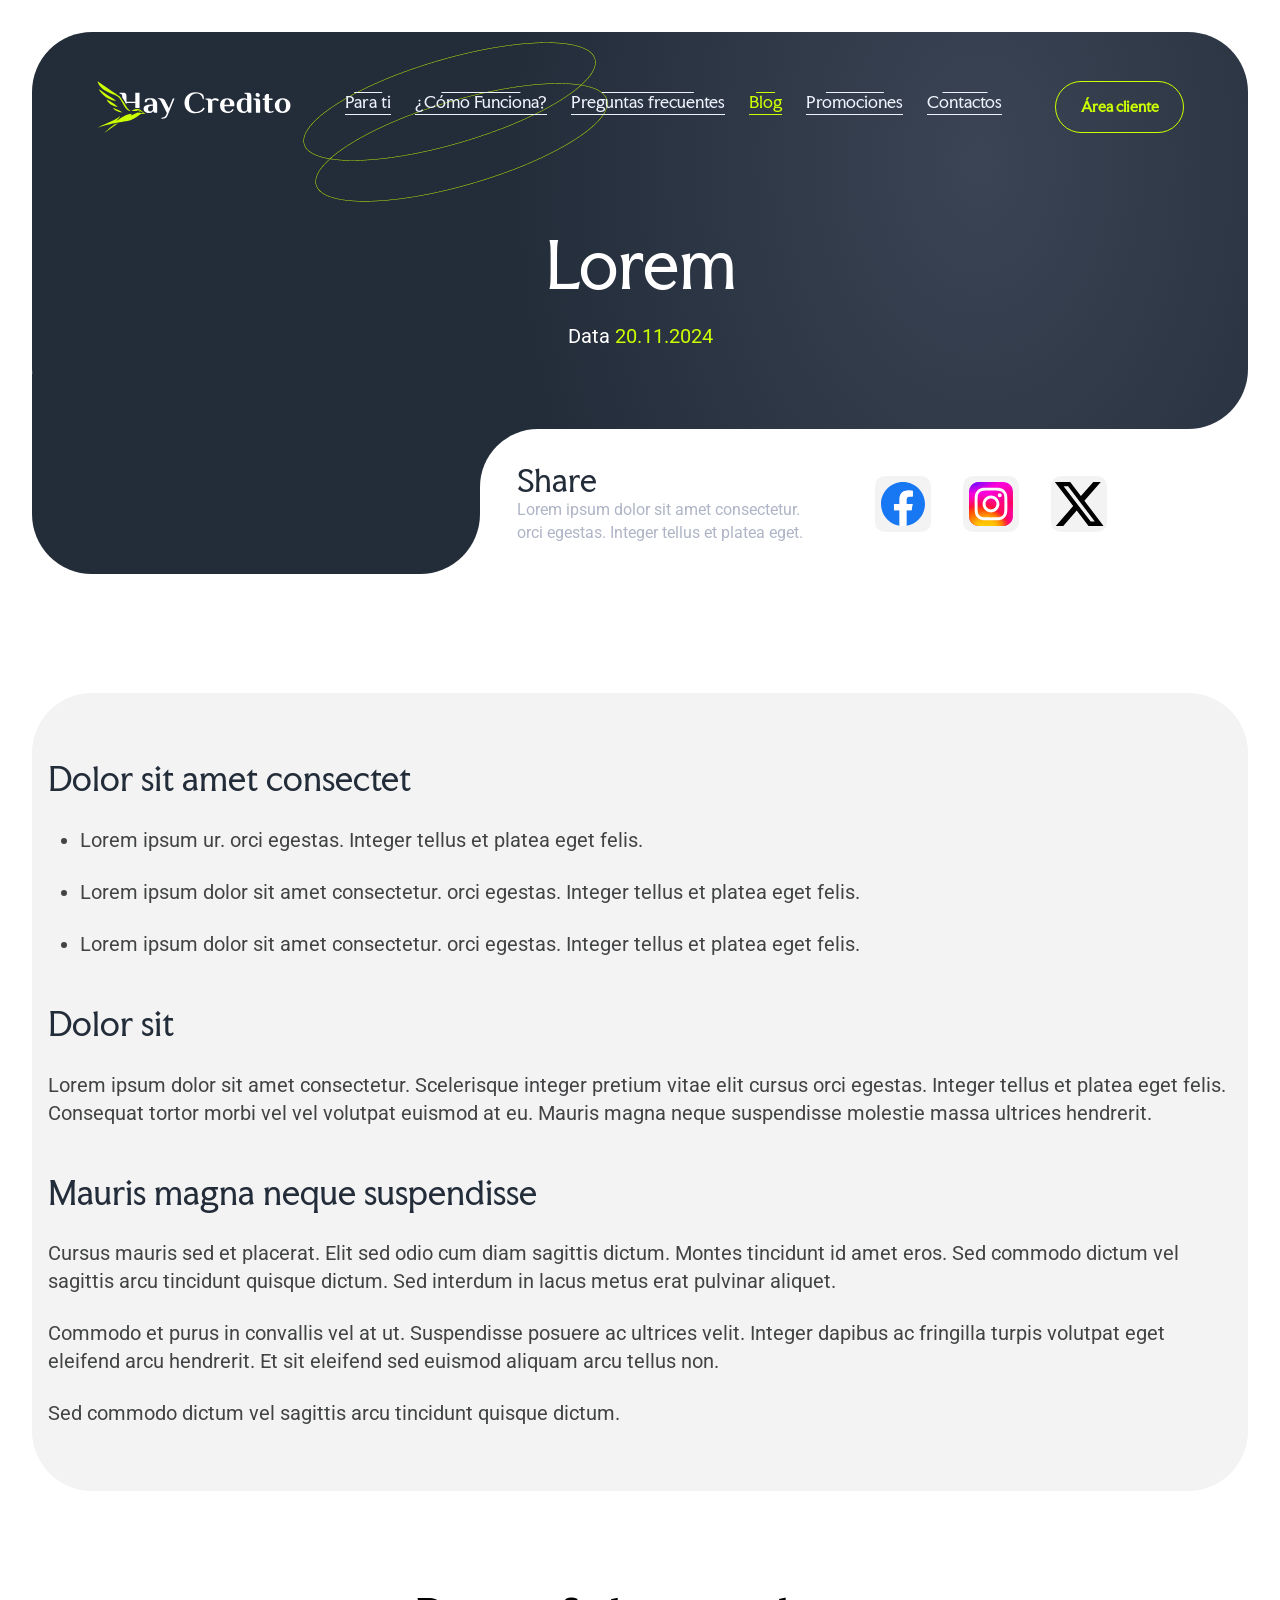
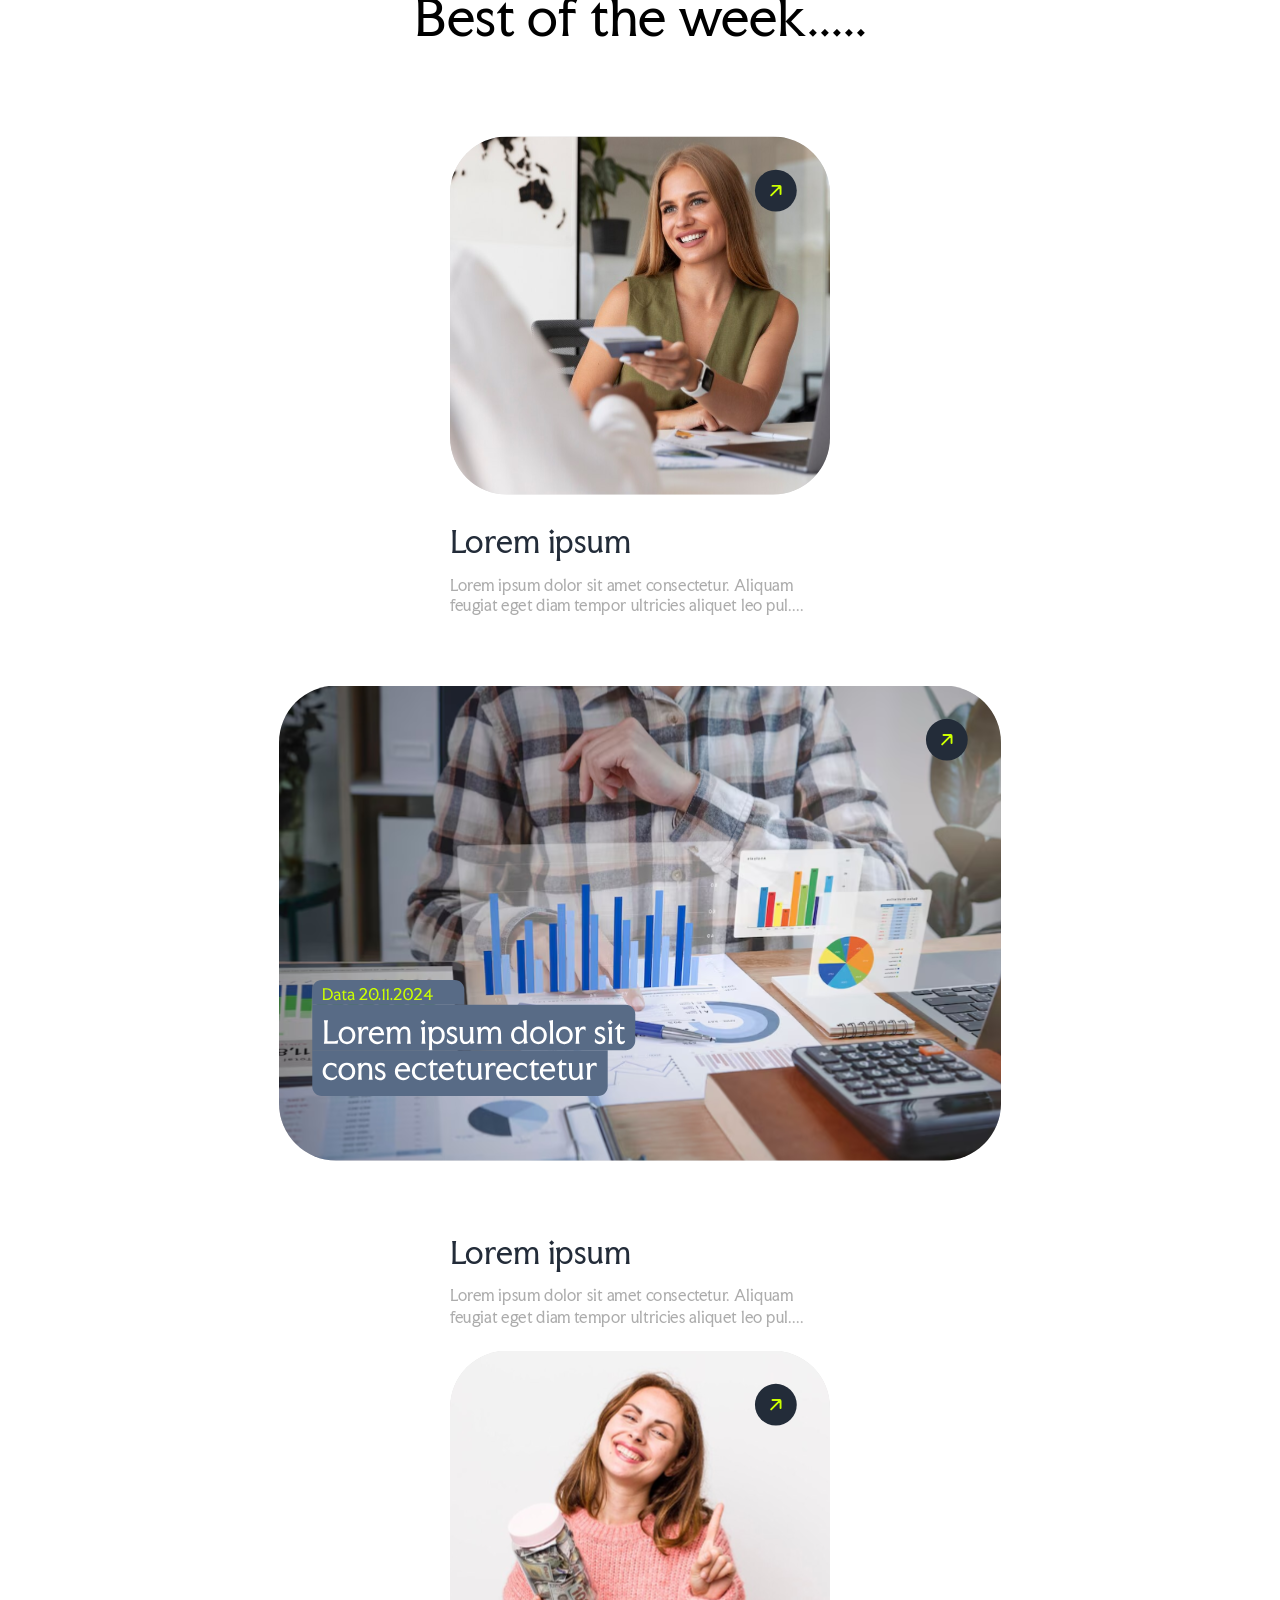
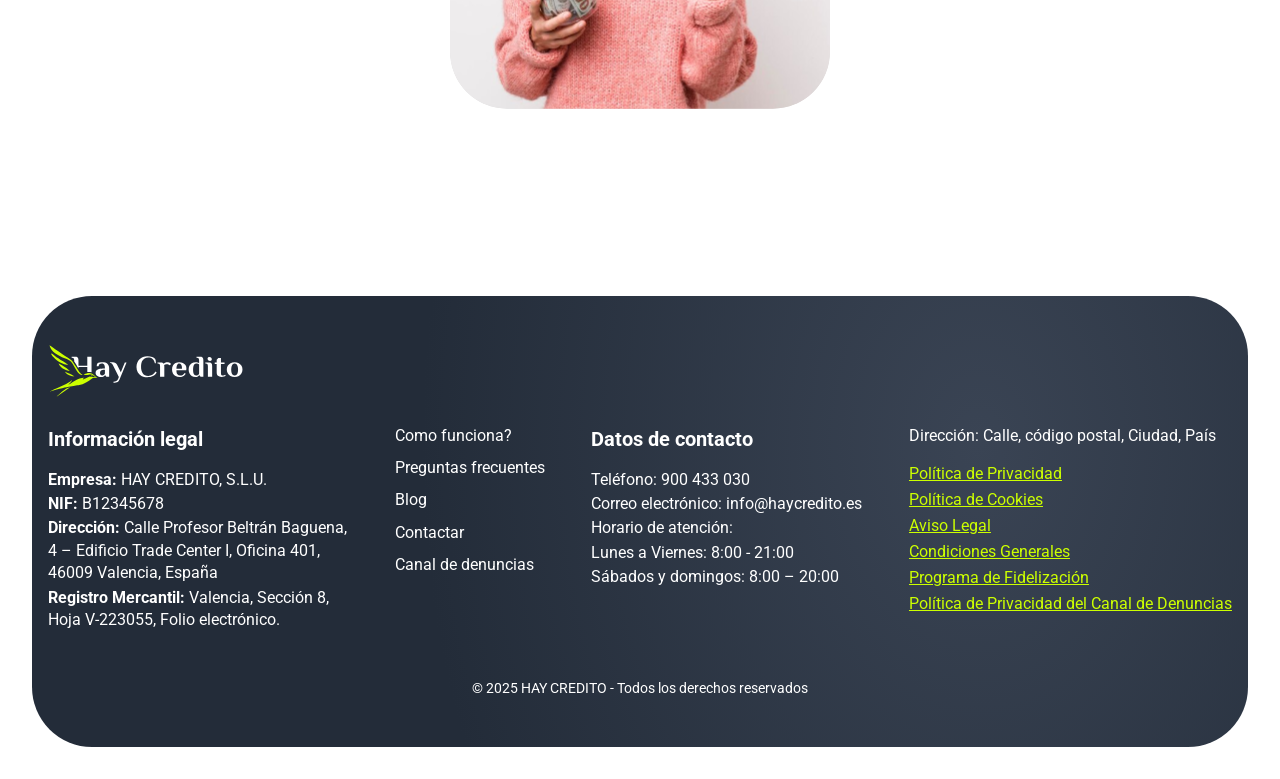
==== commit 907c927e: "changes" ====
--- a/haycredito/blog-card-open.html
+++ b/haycredito/blog-card-open.html
@@ -158,8 +158,17 @@
 
 <footer>
     <div class="container">
+        <img src="img/logo.svg" alt="logo" class="logo">
         <div class="wrapper">
-            <img src="img/logo.svg" alt="logo" class="logo">
+            <div class="legal-info">
+                <h4>Información legal</h4>
+                <ul class="contacts-list legal-list">
+                    <li class="footer-text"><span class="fw-700">Empresa:</span> HAY CREDITO, S.L.U.</li>
+                    <li class="footer-text"><span class="fw-700">NIF:</span> B12345678</li>
+                    <li class="footer-text"><span class="fw-700">Dirección:</span>  Calle Profesor Beltrán Baguena, 4 – Edificio Trade Center I, Oficina 401, 46009 Valencia, España</li>
+                    <li class="footer-text"><span class="fw-700">Registro Mercantil:</span>  Valencia, Sección 8, Hoja V-223055, Folio electrónico.</li>
+                </ul>
+            </div>
             <nav>
                 <ul class="nav-list">
                     <li><a class="footer-text" href="how-it-works.html">Como funciona?</a></li>
@@ -172,11 +181,11 @@
             <div class="contacts">
                 <h4>Datos de contacto</h4>
                 <ul class="contacts-list">
-                    <li class="footer-text">Teléfono: ххххх ххх</li>
-                    <li class="footer-text">Correo electrónico: info@poshta.es</li>
-                    <li class="footer-text">Horario:</li>
-                    <li class="footer-text">Lunes a viernes: 8:00 - 19:00</li>
-                    <li class="footer-text">Sábado: 8:00 - 15:00</li>
+                    <li class="footer-text">Teléfono: 900 433 030</li>
+                    <li class="footer-text">Correo electrónico: info@haycredito.es</li>
+                    <li class="footer-text">Horario de atención:</li>
+                    <li class="footer-text">Lunes a Viernes: 8:00 - 21:00</li>
+                    <li class="footer-text">Sábados y domingos: 8:00 – 20:00</li>
                 </ul>
             </div>
             <div class="details">
@@ -186,15 +195,14 @@
                     <li><a href="#">Política de Privacidad</a></li>
                     <li><a href="#">Política de Cookies</a></li>
                     <li><a href="#">Aviso Legal</a></li>
-                    <li><a href="#">Términos y Condiciones</a></li>
-                    <li><a href="#">Сódigo Ético</a></li>
-                    <li><a href="#">Formulario de desistimiento</a></li>
-                    <li><a href="#">Canal de denuncias</a></li>
-                </ul>
-            </div>
-        </div>
-
-        <div class="all-rights">© 2024 - Todos los derechos reservados.</div>
+                    <li><a href="#">Condiciones Generales</a></li>
+                    <li><a href="#">Programa de Fidelización</a></li>
+                    <li><a href="#">Política de Privacidad del Canal de Denuncias</a></li>
+                </ul>
+            </div>
+        </div>
+
+        <div class="all-rights">© 2025 HAY CREDITO - Todos los derechos reservados</div>
     </div>
 </footer>
 
--- a/haycredito/css/style.css
+++ b/haycredito/css/style.css
@@ -7,12 +7,6 @@
     font-family: "Roboto", sans-serif;
     font-size: 18px;
     background: #FFFFFF;
-    webkit-touch-callout: none;
-    -webkit-user-select: none;
-    -khtml-user-select: none;
-    -moz-user-select: none;
-    -ms-user-select: none;
-    user-select: none;
 }
 
 h1 {
@@ -74,6 +68,11 @@
     display: flex;
     justify-content: space-between;
     align-items: flex-start;
+    margin-top: 24px;
+}
+
+footer .contacts-list.legal-list {
+    max-width: 300px;
 }
 
 .footer-text {
@@ -290,7 +289,10 @@
     align-items: center;
     justify-content: space-between;
 }
-
+header .btns-wrapper {
+    display: flex;
+    gap: 16px;
+}
 header .btn {
     margin: 0 !important;
     background: transparent;
@@ -306,7 +308,11 @@
     text-decoration-skip-ink: none;
     text-transform: initial !important;
 }
-
+header .btn.btn-green {
+    background: #CCFF00 !important;
+    border: none !important;
+    color: #232C39 !important;
+}
 header .logo {
     cursor: pointer;
 }
@@ -504,7 +510,7 @@
 }
 
 section.why-we.its-easy-section ul {
-    gap: 28px;
+    gap: 24px;
 }
 
 section.why-we ul li {
@@ -584,6 +590,10 @@
 
 section.easy-to-get .wrapper .btn {
     margin: 0 !important;
+    position: absolute;
+    left: 50%;
+    transform: translateX(-50%);
+    top: 912px;
 }
 
 ul.easy-to-get {
@@ -611,6 +621,14 @@
     overflow: hidden;
 }
 
+ul.easy-to-get li.upper-img {
+    flex-direction: column-reverse;
+}
+
+ul.easy-to-get li.upper-img img {
+    transform: rotate(180deg);
+}
+
 ul.easy-to-get li .name {
     font-family: Faculty Glyphic, sans-serif;
     font-size: 28px;
@@ -658,6 +676,13 @@
 section.form-bg-screen {
 
     padding: 48px 64px !important;
+}
+
+section.form-bg-screen.first-screen {
+    background: url("../img/first-screen-bg-1920.png");
+    background-repeat: no-repeat !important;
+    background-size: 96vw 1000px;
+    margin-bottom: 0 !important;
 }
 
 section.form-bg-screen header {
@@ -754,6 +779,7 @@
     background-repeat: no-repeat;
     background-position: 123px 2px;
     padding-top: 32px;
+    margin-bottom: 100px;
 }
 
 .calculator .calc-name {
@@ -874,7 +900,6 @@
 .calc-wrapper .calc-details ul {
     display: flex;
     gap: 12px;
-    margin-bottom: 16px;
     justify-content: space-between;
 }
 
@@ -926,6 +951,7 @@
     appearance: none;
     cursor: pointer;
     width: 100%;
+    background: transparent;
 }
 
 input[type=range]:focus {
@@ -1051,7 +1077,7 @@
 section.contacts ul.contact-list > li {
     max-width: 400px;
     width: 100%;
-    min-height: 377px;
+    min-height: 428px;
     border-radius: 60px;
     background: #414E62;
     padding: 32px;
@@ -1127,9 +1153,10 @@
 section.form-bg-screen {
     background: radial-gradient(38.86% 173% at 77.88% 32.89%, #3A4454 0%, #232C39 100%); /* warning: gradient uses a rotation that is not supported by CSS and may not behave as expected */;
     width: 100%; /* Make the section span the full width */
-    margin: 0 0 150px 0 !important;
+    margin: 0 !important;
+    margin-bottom: 200px !important;
     position: relative;
-    padding-bottom: 100px !important;
+    padding-bottom: 147px !important;
 }
 
 
@@ -1475,10 +1502,13 @@
     display: flex;
     flex-direction: column;
     gap: 24px;
+    min-height: 537px;
 }
 
 section.blog-list ul li img {
     max-width: 375px;
+    height: 353px;
+    object-fit: cover;
 }
 
 section.blog-list ul li .date {
@@ -1613,6 +1643,7 @@
     display: flex;
     justify-content: center;
     align-items: center;
+    scrollbar-width: none;
 }
 
 .swiper-slide {
@@ -1672,7 +1703,7 @@
     flex-wrap: wrap;
     max-width: 60vw;
     right: -1vw;
-    bottom: 40px;
+    bottom: 51px;
 }
 
 ul.key-words-list li {
@@ -1874,4 +1905,1050 @@
     color: #2D333A;
     margin: 0 !important;
     margin-bottom: 160px !important;
+}
+
+
+section.violations .more {
+    position: relative;
+    max-width: 16px;
+    width: 100%;
+    height: 16px;
+    cursor: pointer;
+}
+
+section.violations .more.active:before {
+    transform: translatey(-50%) rotate(-90deg);
+    opacity: 0;
+}
+
+section.violations .more.active:after {
+    transform: translatey(-50%) rotate(0);
+}
+
+section.violations .more:before, .more:after {
+    content: "";
+    display: block;
+    background-color: #A3A3A3;
+    position: absolute;
+    top: 50%;
+    left: 0;
+    transition: 0.35s;
+    width: 100%;
+    height: 2px;
+}
+
+section.violations .more:before {
+    transform: translatey(-50%);
+}
+
+section.violations .more:after {
+    transform: translatey(-50%) rotate(90deg);
+}
+
+section.violations {
+    padding-top: 220px !important;
+    display: flex;
+    gap: 232px;
+    position: relative;
+    background: url("../img/violations-bg.svg") no-repeat right top;
+    background-position-y: 60px;
+}
+
+section.violations .violations-channel {
+    max-width: 930px;
+    width: 100%;
+    background: #EAFF98;
+    border-radius: 60px;
+    padding: 64px 90px 124px 90px;
+}
+
+section.violations .violations-channel ul {
+    display: flex;
+    flex-direction: column;
+    justify-content: center;
+    align-items: center;
+    gap: 32px;
+    margin-top: 32px;
+}
+
+section.violations .violations-channel ul li {
+    max-width: 750px;
+    width: 100%;
+    background: #FFFFFF;
+    padding: 32px 24px;
+    border-radius: 24px;
+}
+
+section.violations .violations-channel ul li .name {
+    font-family: Roboto, sans-serif;
+    font-size: 20px;
+    font-weight: 700;
+    line-height: 20px;
+    text-align: left;
+    text-underline-position: from-font;
+    text-decoration-skip-ink: none;
+    color: #32466C;
+}
+
+section.violations .violations-channel ul li .wrapper {
+    display: flex;
+    justify-content: space-between;
+    align-items: center;
+    cursor: pointer;
+    gap: 16px;
+}
+
+section.violations .violations-channel ul li .show-more {
+    font-family: Roboto, sans-serif;
+    font-size: 18px;
+    font-weight: 400;
+    line-height: 18px;
+    text-align: left;
+    text-underline-position: from-font;
+    text-decoration-skip-ink: none;
+    color: #68758E;
+    margin-top: 24px;
+}
+
+section.violations .violations-channel ul li .show-more ul {
+    gap: 4px;
+    list-style-type: disc;
+    padding-left: 32px;
+}
+
+section.violations .violations-channel ul li .show-more ul li {
+    margin: 0 !important;
+    padding: 0 !important;
+}
+
+section.violations .user-info {
+    width: 430px;
+    margin-top: 200px;
+}
+
+section.violations .user-info > .text {
+    font-family: Faculty Glyphic, sans-serif;
+    font-size: 28px;
+    font-weight: 400;
+    line-height: 33.6px;
+    text-align: center;
+    text-underline-position: from-font;
+    text-decoration-skip-ink: none;
+    color: #232C39;
+    margin-bottom: 32px;
+}
+
+section.violations .user-info .btns-wrapper {
+    margin-bottom: 32px;
+    display: flex;
+    gap: 16px;
+    align-items: center;
+    justify-content: center;
+}
+
+section.violations .user-info .btns-wrapper .btn {
+    margin: 0 !important;
+    width: 210px;
+    height: 64px;
+    background: transparent;
+    font-family: Roboto, sans-serif;
+    font-size: 14px;
+    font-weight: 400;
+    line-height: 16.41px;
+    text-align: center;
+    text-underline-position: from-font;
+    text-decoration-skip-ink: none;
+    color: #232C39;
+    display: flex;
+    align-items: center;
+    justify-content: center;
+    border: 1px solid #2D333A;
+    gap: 8px;
+    transition: .1s all linear;
+}
+
+section.violations .user-info .btns-wrapper .btn:hover {
+    transform: scale(1.005);
+}
+
+section.violations .user-info .btns-wrapper .btn svg {
+    display: none;
+}
+
+section.violations .user-info .btns-wrapper .btn.active {
+    background: #232C39;
+    border: 1px solid #2D333A;
+    color: #CCFF00;
+}
+
+section.violations .user-info .btns-wrapper .btn.active svg {
+    display: block;
+}
+
+section.violations .user-info .inputs-wrapper {
+    display: flex;
+    flex-direction: column;
+    gap: 16px;
+    align-items: center;
+    justify-content: center;
+}
+
+section.violations .user-info .inputs-wrapper input {
+    max-width: 430px;
+    width: 100%;
+    background: #F3F3F3;
+    padding: 12px 12px 12px 16px;
+    border-radius: 32px;
+    height: 60px;
+
+    font-family: Roboto, sans-serif;
+    font-size: 16px;
+    font-weight: 400;
+    line-height: 22.4px;
+    text-align: left;
+    text-underline-position: from-font;
+    text-decoration-skip-ink: none;
+    color: #000000;
+    border: none;
+}
+
+section.violations .user-info .inputs-wrapper input::placeholder {
+    font-family: Roboto, sans-serif;
+    font-size: 16px;
+    font-weight: 400;
+    line-height: 22.4px;
+    text-align: left;
+    text-underline-position: from-font;
+    text-decoration-skip-ink: none;
+    color: #68758E;
+}
+
+section.violations .user-info .btn.next {
+    max-width: 430px;
+    width: 100%;
+    height: 59px;
+    margin: 24px auto 0 auto !important;
+}
+
+select {
+    max-width: 430px;
+    width: 100%;
+    padding: 12px 12px 12px 16px;
+    border-radius: 32px;
+    height: 60px;
+    border: none;
+    -webkit-appearance: none;
+    -moz-appearance: none;
+    appearance: none;
+    background: url("../img/select-arrow.svg") no-repeat right center, #F3F3F3;
+    background-position-x: 390px;
+
+
+    font-family: Roboto, sans-serif;
+    font-size: 16px;
+    font-weight: 400;
+    line-height: 22.4px;
+    text-align: left;
+    text-underline-position: from-font;
+    text-decoration-skip-ink: none;
+    color: #68758E;
+}
+
+select.selected {
+    color: #000000;
+}
+
+select option {
+    max-width: 430px;
+    width: 100%;
+    padding: 12px 12px 12px 16px;
+    border-radius: 32px;
+
+    font-family: Roboto, sans-serif;
+    font-size: 16px;
+    font-weight: 400;
+    line-height: 22.4px;
+    text-align: left;
+    text-underline-position: from-font;
+    text-decoration-skip-ink: none;
+    color: #000000;
+}
+
+option[value=""][disabled] {
+    display: none;
+}
+
+.checkbox-wrapper {
+    display: flex;
+    align-items: flex-start;
+    gap: 4px;
+    margin-top: 24px;
+}
+
+.checkbox-container {
+    display: inline-block;
+    position: relative !important;
+    padding-left: 30px;
+    margin-bottom: 10px;
+}
+
+.checkmark {
+    position: absolute;
+    left: 6px;
+    top: 3px;
+    width: 20px;
+    height: 20px;
+    border-radius: 2px;
+    border: 1px solid #4F5D6D;
+    background-color: transparent;
+    transition: border-color 0.3s ease-in-out;
+    z-index: 1;
+}
+
+
+input[type="checkbox"]:checked ~ .checkmark {
+    background: #2E353F;
+    border: none;
+}
+
+.checkmark:after {
+    content: "";
+    position: absolute;
+    display: none;
+}
+
+.checkbox-wrapper input[type="checkbox"]:checked ~ .checkmark:after {
+    display: block;
+}
+
+.checkbox-wrapper .checkmark:after {
+    left: 7.5px;
+    top: 2px;
+    width: 6px;
+    height: 13px;
+    border: solid white;
+    border-width: 0 2px 2px 0;
+    transform: rotate(45deg);
+}
+
+.checkbox-wrapper input[type=checkbox] {
+    width: 20px;
+    height: 20px;
+    border-radius: 2px;
+    border: 2px solid #4F5D6D;
+}
+
+.checkbox-wrapper input[type="checkbox"] {
+    opacity: 0;
+    position: absolute;
+    cursor: pointer;
+    z-index: 2;
+}
+
+section.violations .checkbox-wrapper .text {
+    font-family: Roboto, sans-serif;
+    font-size: 16px;
+    font-weight: 400;
+    line-height: 19.2px;
+    text-align: left;
+    text-underline-position: from-font;
+    text-decoration-skip-ink: none;
+    color: #68758E;
+}
+
+section.violations .submit-btns-wrapper {
+    display: flex;
+    gap: 16px;
+    margin-top: 24px;
+}
+
+section.violations .submit-btns-wrapper .btn {
+    max-width: 203px;
+    width: 100%;
+    height: 59px;
+    background: #2D333A;
+    font-family: Roboto;
+    font-size: 16px;
+    font-weight: 700;
+    line-height: 18.75px;
+    text-align: center;
+    text-underline-position: from-font;
+    text-decoration-skip-ink: none;
+    color: #CCFF00;
+    margin: 0 !important;
+
+}
+
+section.violations .submit-btns-wrapper .btn.transparent {
+    background: transparent;
+    border: 0.75px solid #7B7E8C;
+    color: #7B7E8C;
+}
+
+section.violations .user-info .inputs-wrapper .file-upload {
+    max-width: 430px;
+    width: 100%;
+    height: 123px;
+    border: 1px dashed #000000;
+    cursor: pointer;
+    background: #F3F3F3;
+    border-radius: 24px;
+    padding: 10px;
+}
+
+section.violations .user-info .inputs-wrapper .file-upload label > span {
+    display: flex;
+    justify-content: center;
+    flex-direction: column;
+    align-items: center;
+    gap: 8px;
+    cursor: pointer;
+
+}
+
+section.violations .user-info .inputs-wrapper .file-upload .text {
+    font-family: Roboto, sans-serif;
+    font-size: 16px;
+    font-weight: 400;
+    line-height: 19.2px;
+    text-align: center;
+    text-underline-position: from-font;
+    text-decoration-skip-ink: none;
+    color: #232C39;
+    margin-bottom: 0;
+}
+
+section.violations .user-info .inputs-wrapper .file-upload .underline-text {
+    font-family: Roboto, sans-serif;
+    font-size: 14px;
+    font-weight: 400;
+    line-height: 19.6px;
+    text-align: center;
+    text-decoration-line: underline;
+    text-decoration-style: solid;
+    text-underline-position: from-font;
+    text-decoration-skip-ink: none;
+    color: #68758E;
+}
+
+section.violations .user-info .inputs-wrapper input[type=file] {
+    display: none;
+}
+
+.background-btn-wrapper {
+    position: absolute;
+    right: 60px;
+}
+
+.background-btn-wrapper .btn {
+    max-width: initial;
+    width: 244px;
+    font-family: Roboto, sans-serif;
+    font-size: 16px;
+    font-weight: 700;
+    line-height: 18.75px;
+    text-align: center;
+    text-underline-position: from-font;
+    text-decoration-skip-ink: none;
+    height: 59px;
+}
+
+.tracking-code-modal {
+    z-index: 25;
+    position: absolute;
+    top: 15%;
+    left: 50%;
+    transform: translateX(-50%);
+    width: 409px;
+    padding: 32px;
+    border-radius: 24px;
+    background: #FFFFFF;
+    display: flex;
+    flex-direction: column;
+    gap: 12px;
+}
+
+.tracking-code-modal .wrapper {
+    display: flex;
+    justify-content: space-between;
+    gap: 16px;
+    align-items: flex-start;
+}
+
+.tracking-code-modal button {
+    cursor: pointer;
+    background: transparent;
+    border: none;
+}
+
+.tracking-code-modal .name {
+    font-family: Faculty Glyphic, sans-serif;
+    font-size: 24px;
+    font-weight: 400;
+    line-height: 28.8px;
+    text-align: left;
+    text-underline-position: from-font;
+    text-decoration-skip-ink: none;
+    color: #232C39;
+}
+
+.tracking-code-modal .code {
+    font-family: Roboto, sans-serif;
+    font-size: 28px;
+    font-weight: 700;
+    line-height: 33.6px;
+    text-align: left;
+    text-underline-position: from-font;
+    text-decoration-skip-ink: none;
+    color: #232C39;
+}
+
+.tracking-code-modal .text {
+    font-family: Roboto, sans-serif;
+    font-size: 16px;
+    font-weight: 400;
+    line-height: 19.2px;
+    text-align: left;
+    text-underline-position: from-font;
+    text-decoration-skip-ink: none;
+    color: #68758E;
+}
+
+.tracking-code-modal .btn {
+    margin: 0;
+    margin-top: 16px;
+    max-width: 345px;
+    width: 100%;
+    height: 59px;
+    background: #2D333A;
+    font-family: Roboto, sans-serif;
+    font-size: 16px;
+    font-weight: 700;
+    line-height: 18.75px;
+    text-align: center;
+    text-underline-position: from-font;
+    text-decoration-skip-ink: none;
+    color: #CCFF00;
+}
+
+section.tracking-code-page {
+    margin-top: 230px !important;
+    padding-bottom: 0 !important;
+    background: url("../img/tracking-code-page-bg.png") no-repeat center center, #EAFF98;
+    min-height: 721px;
+}
+
+section.tracking-code-page.add-border {
+    border: 1px solid #232C39;
+}
+
+section.tracking-code-page h2 {
+    text-align: center;
+    padding-inline: 32px;
+}
+
+section.tracking-code-page .wrapper {
+    max-width: 750px;
+    width: 100%;
+    height: 60px;
+    display: flex;
+    justify-content: space-between;
+    margin: 48px auto 0 auto;
+    position: relative;
+}
+
+section.tracking-code-page .wrapper button {
+    border: none;
+    background: transparent;
+    position: absolute;
+    right: 0;
+    cursor: pointer;
+    top: 3px;
+}
+
+section.tracking-code-page input[type=text] {
+    max-width: 750px;
+    width: 100%;
+    height: 60px;
+    background: #FFFFFF;
+    font-family: Roboto, sans-serif;
+    font-size: 18px;
+    font-weight: 400;
+    line-height: 22.4px;
+    text-align: left;
+    text-underline-position: from-font;
+    text-decoration-skip-ink: none;
+    color: #000000;
+    border: none;
+    border-radius: 32px;
+    padding: 14px 12px 14px 16px;
+}
+
+section.tracking-code-page input[type=text]::placeholder {
+    font-family: Roboto, sans-serif;
+    font-size: 18px;
+    font-weight: 400;
+    line-height: 22.4px;
+    text-align: left;
+    text-underline-position: from-font;
+    text-decoration-skip-ink: none;
+    color: #68758E;
+}
+
+section.tracking-code-page .violation-chat {
+    padding: 64px;
+    width: 100%;
+    background: #FFFFFF;
+    border-top: 1px solid #232C39;
+    border-radius: 0 0 60px 60px;
+    margin-top: 48px;
+    display: flex;
+    justify-content: center;
+}
+
+section.tracking-code-page .violation-chat .content-wrapper {
+    max-width: 750px;
+    width: 100%;
+}
+
+section.tracking-code-page .violation-chat .chat-info {
+    display: flex;
+    align-items: center;
+    gap: 12px;
+    margin-bottom: 16px;
+}
+
+section.tracking-code-page .violation-chat .chat-support-info.chat-info {
+    justify-content: flex-end;
+}
+
+section.tracking-code-page .violation-chat .chat-info .text {
+    font-family: Faculty Glyphic, sans-serif;
+    font-size: 20px;
+    font-weight: 400;
+    line-height: 24px;
+    text-align: center;
+    text-underline-position: from-font;
+    text-decoration-skip-ink: none;
+    color: #232C39;
+}
+
+section.tracking-code-page .violation-chat .chat-text-field {
+    padding: 14px 12px 14px 16px;
+    width: 100%;
+    border-radius: 32px;
+    font-family: Roboto, sans-serif;
+    font-size: 16px;
+    font-weight: 400;
+    line-height: 22.4px;
+    text-align: left;
+    text-underline-position: from-font;
+    text-decoration-skip-ink: none;
+    margin-bottom: 24px;
+}
+
+section.tracking-code-page .violation-chat .chat-user-text.chat-text-field {
+    color: #68758E;
+    background: #F3F3F3;
+}
+
+section.tracking-code-page .violation-chat .chat-support-text.chat-text-field {
+    color: #2D333A;
+    background: #F4FFC6;
+}
+
+section.tracking-code-page textarea {
+    width: 100%;
+    min-width: 750px;
+    max-width: 750px;
+    padding: 14px 12px 44px 16px;
+    border-radius: 32px;
+    background: #FFFFFF;
+    border-top: 1px solid #232C39;
+    font-family: Roboto, sans-serif;
+    font-size: 16px;
+    font-weight: 400;
+    line-height: 22.4px;
+    text-align: left;
+    text-underline-position: from-font;
+    text-decoration-skip-ink: none;
+    color: #232C39;
+    height: 124px;
+    position: relative;
+    bottom: -36px;
+}
+
+section.tracking-code-page textarea::placeholder {
+    font-family: Roboto, sans-serif;
+    font-size: 16px;
+    font-weight: 400;
+    line-height: 22.4px;
+    text-align: left;
+    text-underline-position: from-font;
+    text-decoration-skip-ink: none;
+    color: #68758E;
+}
+
+section.tracking-code-page .textarea-wrapper {
+    border: 1px solid #2D333A;
+    border-radius: 32px;
+    position: relative;
+    width: 100%;
+}
+
+section.tracking-code-page .textarea-wrapper .chat-status {
+    font-family: Roboto, sans-serif;
+    font-size: 16px;
+    font-weight: 400;
+    line-height: 18.75px;
+    text-align: center;
+    text-underline-position: from-font;
+    text-decoration-skip-ink: none;
+    color: #232C39;
+    margin-top: 16px;
+    margin-bottom: -19px;
+}
+
+section.tracking-code-page .textarea-wrapper .action-btns-wrapper {
+    max-width: 750px;
+    width: 100%;
+    padding-inline: 14px;
+    display: flex;
+    justify-content: space-between;
+    align-items: center;
+    position: relative;
+    bottom: 12px;
+}
+
+section.tracking-code-page .textarea-wrapper .action-btns-wrapper button {
+    border: none;
+    background: transparent;
+    width: 32px;
+    cursor: pointer;
+    height: 32px;
+    position: relative;
+    left: -7px;
+}
+
+section.tracking-code-page .textarea-wrapper .action-btns-wrapper button img {
+    width: 32px;
+    height: 32px;
+}
+
+
+section.tracking-code-page .textarea-wrapper .action-btns-wrapper input[type=file] {
+    display: none;
+}
+
+section.tracking-code-page .textarea-wrapper .action-btns-wrapper .file-upload {
+    cursor: pointer;
+}
+
+section.tracking-code-page .textarea-wrapper .action-btns-wrapper .file-upload label > span {
+    cursor: pointer;
+    width: 24px;
+    height: 24px;
+    position: relative;
+}
+
+section.tracking-code-page .textarea-wrapper .action-btns-wrapper .file-upload label > span svg {
+    position: relative;
+    bottom: -3px;
+}
+
+span.fw-700 {
+    font-weight: 700 !important;
+}
+
+span.green-text {
+    color: #CCFF00;
+}
+
+.modal {
+    position: fixed;
+    transform: translateX(-50%);
+    left: 50%;
+    top: 20%;
+    z-index: 20;
+}
+
+.modal.plug-modal {
+    position: inherit;
+    transform: translateX(0);
+    margin: 32px auto;
+}
+
+.giveaway-modal {
+    width: 927px;
+    height: 582px;
+    border-radius: 24px;
+}
+
+.giveaway-modal img {
+    position: absolute;
+}
+
+.giveaway-modal .wrapper {
+    display: flex;
+    position: relative;
+    height: 100%;
+    background: radial-gradient(30.68% 37.07% at 56.34% 50%, #3A4454 0%, #2E353F 100%);
+    border-radius: 32px;
+}
+
+.giveaway-modal .wrapper .left-side {
+    padding: 32px;
+    height: 100%;
+    max-width: 474px;
+    border-radius: 24px 0 0 24px;
+    background: url("../img/airpods-img.png");
+    background-position: -8px 51px;
+    background-repeat: no-repeat;
+    display: flex;
+    flex-direction: column;
+    justify-content: space-between;
+}
+
+.giveaway-modal .wrapper .left-side img {
+    left: 0;
+    top: 64px;
+    width: 464px;
+}
+
+.giveaway-modal .wrapper .right-side {
+    padding: 32px;
+    height: 100%;
+    background: #FFFFFF;
+    border-radius: 0 24px 24px 0;
+
+}
+
+.giveaway-modal h3 {
+    font-family: Faculty Glyphic, sans-serif;
+    font-weight: 400;
+    font-size: 24px;
+    line-height: 120%;
+    letter-spacing: 0px;
+    color: #FFFFFF;
+}
+
+.giveaway-modal .right-side h3 {
+    color: #232C39;
+}
+
+.giveaway-modal .text {
+    font-family: Roboto, sans-serif;
+    font-weight: 400;
+    font-size: 16px;
+    line-height: 120%;
+    letter-spacing: 0%;
+    vertical-align: middle;
+    color: #F3F3F3;
+}
+
+.giveaway-modal .text.placement-down {
+
+}
+
+.giveaway-modal .time-left-wrapper {
+    display: flex;
+    gap: 8px;
+    margin-top: 32px;
+    justify-content: center;
+}
+
+.giveaway-modal .time-left-wrapper .value {
+    font-family: Robot, sans-serif;
+    font-weight: 700;
+    font-size: 44px;
+    line-height: 100%;
+    letter-spacing: 0px;
+    text-align: center;
+    color: #CCFF00;
+}
+
+.giveaway-modal .time-left-wrapper .text {
+    font-family: Roboto, sans-serif;
+    font-weight: 400;
+    font-size: 16px;
+    line-height: 100%;
+    letter-spacing: 0px;
+    text-align: center;
+    color: #CCFF00;
+}
+
+.giveaway-modal .time-left-wrapper .separator {
+    color: #939B99;
+    font-size: 50px;
+}
+
+.giveaway-modal .inputs-wrapper {
+    display: flex;
+    flex-direction: column;
+    gap: 16px;
+    justify-content: center;
+    align-items: center;
+    width: 100%;
+    margin: 24px 0;
+}
+
+.giveaway-modal .btn {
+    margin-top: 24px;
+    max-width: 390px;
+    width: 100%;
+}
+
+.giveaway-modal .inputs-wrapper input {
+    max-width: 390px;
+    width: 100%;
+    height: 60px;
+    background: #F3F3F3;
+    border-radius: 32px;
+    padding: 14px 12px 14px 16px;
+    font-family: Roboto, sans-serif;
+    font-weight: 400;
+    font-size: 16px;
+    line-height: 140%;
+    letter-spacing: 0%;
+    vertical-align: middle;
+    color: #232C39;
+    border: none;
+}
+
+.giveaway-modal .inputs-wrapper input::placeholder {
+    font-family: Roboto, sans-serif;
+    font-weight: 400;
+    font-size: 16px;
+    line-height: 140%;
+    letter-spacing: 0%;
+    vertical-align: middle;
+    color: #68758E;
+}
+
+.checkbox-container {
+    display: inline-block;
+    position: relative;
+    padding-left: 35px;
+    margin-bottom: 10px;
+}
+
+.checkbox-container input[type="checkbox"] {
+    opacity: 0;
+    position: absolute;
+    cursor: pointer;
+}
+
+.checkbox-wrapper .agreement-text {
+    font-family: Roboto, sans-serif;
+    font-weight: 400;
+    font-size: 16px;
+    line-height: 120%;
+    letter-spacing: 0%;
+    text-decoration: none;
+    color: #939B99;
+}
+
+.checkbox-wrapper .agreement-text a {
+    font-family: Roboto, sans-serif;
+    font-weight: 400;
+    font-size: 16px;
+    line-height: 120%;
+    letter-spacing: 0%;
+    text-decoration-thickness: 0%;
+    color: #232C39;
+    text-decoration: underline;
+}
+
+.checkmark {
+    position: absolute;
+    top: 0;
+    left: 11px;
+    width: 20px;
+    height: 20px;
+    background-color: transparent;
+    border: 2px solid #8A8A8A;
+    border-radius: 5px;
+    transition: border-color 0.3s ease-in-out;
+}
+
+.checkbox-container input[type="checkbox"]:checked ~ .checkmark {
+    background-color: #232C39;
+    border-color: transparent;
+}
+
+.checkmark:after {
+    content: "";
+    position: absolute;
+    display: none;
+}
+
+.checkbox-container input[type="checkbox"]:checked ~ .checkmark:after {
+    display: block;
+}
+
+.checkbox-container .checkmark:after {
+    left: 7px;
+    top: 2px;
+    width: 7px;
+    height: 12px;
+    border: solid #CCFF00;
+    border-width: 0 2px 2px 0;
+    transform: rotate(45deg);
+}
+
+footer.plug-footer .wrapper {
+    justify-content: center;
+    gap: 64px;
+}
+
+section.plug {
+    padding-top: 100px !important;
+}
+
+section.plug h1 {
+    color: #232C39;
+    text-align: center;
+    font-size: 57px;
+    line-height: 85px;
+}
+
+section.plug .container > .text {
+    font-family: Roboto, sans-serif;
+    font-weight: 400;
+    font-size: 28px;
+    line-height: 100%;
+    letter-spacing: 0px;
+    text-align: center;
+    color: #68758E;
+    margin: 24px 0;
+}
+
+section.plug .plug-modal {
+    box-shadow: 0px 7px 24.5px 0px #00000040;
+}
+
+section.plug .plug-modal .check-img {
+    position: inherit;
+}
+
+section.plug .plug-modal #success {
+    display: flex;
+    flex-direction: column;
+    justify-content: center;
+    align-items: center;
+    gap: 24px;
+    height: 100%;
+}
+
+section.plug .plug-modal #success .text {
+    text-align: center;
+    color: #68758E;
+    opacity: .7;
+    max-width: 457px;
+}
+
+section.plug .plug-modal #success .text.black {
+    color: #68758E;
+    font-size: 16px;
+    opacity: 1;
 }
--- a/haycredito/css/media.css
+++ b/haycredito/css/media.css
@@ -1,3 +1,16 @@
+@media (min-width: 2559px) {
+    section.form-bg-screen.first-screen {
+        background: url("../img/first-screen-bg-2560.png");
+        background-size: 2490px 1000px;
+    }
+
+    ul.key-words-list {
+        max-width: 65vw;
+        right: 6vw;
+        bottom: 146px;
+    }
+}
+
 @media (max-width: 1820px) {
     section.blog-card-open .socials {
         right: 24vw;
@@ -10,7 +23,27 @@
     }
 }
 
-@media (max-width: 1680px) {
+@media (max-width: 1682px) {
+    section.violations {
+        gap: 48px;
+        justify-content: space-between;
+    }
+
+    section.form-bg-screen.first-screen {
+        background: url("../img/first-screen-bg-1680.png");
+        background-size: 1609px 950px;
+        padding-bottom: 98px !important;
+    }
+
+    section.first-screen > .wrapper {
+        max-width: 1320px;
+    }
+
+    ul.key-words-list {
+        right: -4vw;
+        max-width: 59vw;
+    }
+
     ul.best-blog-list {
         flex-direction: column;
         align-items: center;
@@ -33,6 +66,9 @@
 
 
 @media (max-width: 1600px) {
+    section.form-bg-screen.first-screen {
+        background-size: 1527px 950px;
+    }
 
     section.blog-card-open .socials {
         right: 18vw;
@@ -55,10 +91,69 @@
     }
 }
 
-@media (max-width: 1440px) {
+@media (max-width: 1442px) {
+    section.violations {
+        flex-direction: column-reverse;
+        align-items: center;
+        background: #FFFFFF;
+    }
+
+    section.violations .violations-detail {
+        order: 3;
+    }
+
+    section.violations .violations-channel {
+        order: 2;
+    }
+
+    .background-btn-wrapper .btn {
+        margin-top: 0;
+    }
+
+    .background-btn-wrapper {
+        position: initial;
+        order: 1;
+    }
+
+    section.violations .user-info {
+        margin-top: 0;
+    }
+
+    section.form-bg-screen.first-screen {
+        background: url("../img/first-screen-bg-1440.png");
+        background-size: 1369px 975px;
+        padding-bottom: 170px !important;
+    }
+
+    ul.key-words-list li {
+        font-size: 14px;
+    }
+
+    section.first-screen .text {
+        font-size: 20px;
+        line-height: 20px;
+        max-width: 525px;
+        text-align: left !important;
+    }
+
+    section.first-screen h1 {
+        font-size: 40px;
+        line-height: 40px;
+        max-width: 525px;
+        text-align: left !important;
+
+    }
+
+    section.first-screen .text-wrapper {
+        left: 32px;
+        bottom: 75px;
+        position: absolute;
+    }
+
     ul.key-words-list {
-        bottom: -30px;
-        right: -3vw;
+        bottom: 103px;
+        right: -32px;
+        max-width: 51vw;
     }
 
     .swiper-container {
@@ -83,9 +178,8 @@
     }
 
     section.first-screen .btn {
-        max-width: 345px;
+        max-width: 129px;
         width: 100%;
-        margin: 32px auto 0 auto !important;
     }
 
     .socials {
@@ -105,6 +199,16 @@
     section.blog-card-open .socials {
         right: 14vw;
     }
+
+    section.form-bg-screen.first-screen {
+        background-size: 1293px 1000px;
+    }
+
+    ul.key-words-list {
+        bottom: 5px;
+        right: -6px;
+        max-width: 48vw;
+    }
 }
 
 @media (max-width: 1300px) {
@@ -118,6 +222,24 @@
 }
 
 @media (max-width: 1280px) {
+    section.easy-to-get .wrapper .btn {
+        top: 880px;
+    }
+
+    section.blog-card-open .socials {
+        right: 14vw;
+    }
+
+    section.form-bg-screen.first-screen {
+        background-size: 1200px 1000px;
+    }
+
+    ul.key-words-list {
+        bottom: 5px;
+        right: 48px;
+        max-width: 43vw;
+    }
+
     section.blog-card-open .socials {
         right: 11vw;
     }
@@ -152,9 +274,6 @@
         margin-bottom: 0 !important;
     }
 
-    section.easy-to-get ul.easy-to-get li:nth-child(1) img {
-        max-width: 180px !important;
-    }
 
     section.why-we {
         margin-top: 0 !important;
@@ -189,6 +308,14 @@
         margin: 0 auto !important;
     }
 
+    section.how-it-works ul.easy-to-get li:nth-child(1) img {
+        max-width: 180px !important;
+    }
+
+    section.how-it-works ul.easy-to-get li {
+        height: 400px;
+    }
+
     ul.easy-to-get li {
         width: 274px;
         min-width: 274px;
@@ -196,19 +323,17 @@
         border-radius: 26px;
     }
 
+    section.how-it-works .easy-to-get li.upper-img img {
+        width: 100%;
+    }
+
     ul.easy-to-get li.upper-img img {
-        position: relative;
-        top: -75px;
-    }
-
-    ul.easy-to-get li.upper-img .name {
-        position: relative;
-        top: -75px;
-    }
-
-    ul.easy-to-get li.upper-img .text {
-        position: relative;
-        top: -75px;
+        width: 70%;
+    }
+
+    section.easy-to-get .wrapper .btn {
+        position: initial;
+        transform: translateX(0);
     }
 
     ul.easy-to-get li .name {
@@ -240,6 +365,10 @@
         gap: 32px;
     }
 
+    .footer-text {
+        text-align: center;
+    }
+
     footer .nav-list {
         align-items: center;
     }
@@ -274,18 +403,52 @@
 }
 
 @media (max-width: 1024px) {
+    section.blog-card-open .socials {
+        right: 14vw;
+    }
+
+    section.key-words-wrapper {
+        margin: 0 32px 0 32px !important;
+    }
+
+    section.form-bg-screen.first-screen {
+        background: url("../img/first-screen-bg-1024.png");
+        background-size: 93vw 1164px;
+        margin-bottom: 0 !important;
+        padding-bottom: 230px !important;
+    }
+
+    section.first-screen h1 {
+        font-size: 28px;
+        line-height: 28px;
+    }
+
+    section.first-screen .text {
+        font-size: 18px;
+        line-height: 21px;
+    }
+
+    ul.key-words-list {
+        bottom: 5px;
+        right: 48px;
+        max-width: 43vw;
+    }
+
     .first-screen-upper-card {
         display: none;
     }
+
     .first-screen-left-circle {
         left: 0;
         top: 60px;
         max-width: 270px;
     }
+
     .first-screen-right-circle {
         max-width: 280px;
         bottom: 250px;
     }
+
     section.error-page img {
         width: 100%;
     }
@@ -346,27 +509,63 @@
 }
 
 @media (max-width: 1000px) {
+    section {
+        margin: 24px !important;
+    }
+
+    section.tracking-code-page textarea {
+        width: 100%;
+        max-width: initial;
+        min-width: initial;
+    }
+
+    section.tracking-code-page input[type=text] {
+        margin: 0 16px;
+    }
+
+    section.tracking-code-page .wrapper button {
+        right: 16px;
+    }
+
     ul.easy-to-get {
         justify-content: flex-start;
     }
 }
 
+@media (max-width: 853px) {
+    section.first-screen.form-bg-screen {
+        background-size: 92vw 1164px;
+    }
+}
+
 @media (max-width: 800px) {
+    section.first-screen.form-bg-screen {
+        background-size: 92vw 1174px;
+        padding-bottom: 250px !important;
+    }
+
+    section.first-screen .text-wrapper {
+        bottom: 50px;
+    }
+
     .first-screen-left-circle {
         left: 0;
         top: 60px;
         max-width: 270px;
     }
+
     .first-screen-right-circle {
         max-width: 280px;
         bottom: 250px;
     }
+
     section.error-page {
         background: url("../img/404-mobile-bg.svg"), radial-gradient(45.86% 173% at 77.88% 32.89%, #3A4454 0%, #232C39 100%);
         background-repeat: no-repeat;
         background-size: cover;
 
     }
+
     .cookie-content img {
         position: absolute;
     }
@@ -455,12 +654,83 @@
 }
 
 @media (max-width: 768px) {
+    section.plug h1 {
+        display: none;
+    }
+    section.plug {
+        padding-top: 150px !important;
+    }
+    footer.plug-footer {
+        margin-top: 0 !important;
+    }
+    section.plug .container > .text {
+        display: none;
+    }
+    .giveaway-modal {
+        width: 390px;
+        height: 95vh;
+        top: 3%;
+        overflow: scroll;
+    }
+    .modal.plug-modal {
+        height: auto;
+        overflow: auto;
+    }
+    .giveaway-modal::-webkit-scrollbar {
+        display: none;
+    }
+
+    .giveaway-modal .wrapper {
+        flex-direction: column;
+    }
+
+    .giveaway-modal .wrapper .left-side {
+        height: 454px;
+        border-radius: 24px 24px 0 0;
+        background: url("../img/airpods-img-mobile.png") no-repeat;
+        background-position: -24px 30px;
+        background-size: cover;
+    }
+
+    .giveaway-modal .wrapper {
+        height: auto;
+    }
+
+    .giveaway-modal .wrapper .right-side {
+        border-radius: 0 0 24px 24px;
+    }
+
+    .giveaway-modal h3 {
+        font-size: 20px;
+    }
+
+    .giveaway-modal .text {
+        font-size: 14px;
+    }
+
+    .giveaway-modal .time-left-wrapper .value {
+        font-size: 35px;
+    }
+
+    .giveaway-modal .time-left-wrapper .text {
+        font-size: 13px;
+    }
+
+    section.violations .violations-channel {
+        padding: 48px;
+        border-radius: 24px;
+    }
+
     .socials {
         right: 75px;
     }
 }
 
 @media (max-width: 720px) {
+    section.first-screen.form-bg-screen {
+        background-size: 91vw 1174px;
+    }
+
     .socials .name {
         font-size: 24px;
     }
@@ -591,16 +861,32 @@
     }
 }
 
-@media (max-width: 600px) {
+@media (max-width: 603px) {
+    .calc-wrapper {
+        margin-bottom: 96px !important;
+    }
+
+    section.first-screen.form-bg-screen {
+        background: url("../img/first-screen-bg-mobile.png");
+        padding-bottom: 220px !important;
+        background-size: 89vw 1000px;
+    }
+
+    section.first-screen .text-wrapper {
+        bottom: 60px;
+    }
+
     .first-screen-left-circle {
         left: 0;
         top: 60px;
         max-width: 170px;
     }
+
     .first-screen-right-circle {
         max-width: 180px;
         bottom: 250px;
     }
+
     section.first-screen {
         padding: 0 16px 80px 16px !important;
     }
@@ -660,11 +946,70 @@
     }
 }
 
+@media (max-width: 540px) {
+    section.first-screen.form-bg-screen {
+        padding-bottom: 270px !important;
+        background-size: 88vw 1050px;
+    }
+}
+
 @media (max-width: 500px) {
+    section.plug {
+        padding-top: 100px !important;
+    }
+    section.tracking-code-page {
+        min-height: 592px;
+    }
+
+    section.tracking-code-page h2 {
+        font-size: 28px;
+    }
+
+    section.tracking-code-page .wrapper {
+        margin: 32px 0 16px 0;
+    }
+
+    section.tracking-code-page {
+        margin-top: 160px !important;
+    }
+
+    section.tracking-code-page .violation-chat {
+        margin-top: 24px;
+        padding: 32px;
+        border-radius: 0 0 24px 24px;
+    }
+
+    section.violations .user-info {
+        width: 94vw;
+    }
+
+    section.violations {
+        padding-top: 165px !important;
+    }
+
+    section.violations .violations-channel {
+        padding: 24px;
+    }
+
+    .calc-wrapper {
+        margin-bottom: 0 !important;
+    }
+
+    section.first-screen .text-wrapper {
+        bottom: 142px;
+    }
+
+    section.first-screen.form-bg-screen {
+        background: url("../img/first-screen-bg-mobile.png");
+        padding-bottom: 354px !important;
+        background-size: 94vw 1050px;
+    }
+
     section.form-bg-screen {
         background: radial-gradient(247.25% 214.82% at 419.86% 40.84%, #3A4454 0%, #232C39 100%) /* warning: gradient uses a rotation that is not supported by CSS and may not behave as expected */;
 
     }
+
     .socials ul.socials-list {
         bottom: -55px;
     }
@@ -714,7 +1059,7 @@
     }
 
     section.form-bg-screen.first-screen {
-        padding: 24px 16px !important;
+        padding-inline: 16px !important;
     }
 
     section.first-screen .btn.left-part {
@@ -724,9 +1069,6 @@
         bottom: -100px;
     }
 
-    section.form-bg-screen.first-screen {
-        padding-bottom: 64px !important;
-    }
 
     section.first-screen h1 {
         margin-top: 24px !important;
@@ -767,6 +1109,11 @@
     section.blog-list ul li {
         max-width: 297px;
         gap: 12px;
+        min-height: 425px;
+    }
+
+    section.blog-list ul li img {
+        height: 280px;
     }
 
     ul.best-blog-list {
@@ -969,18 +1316,55 @@
     ul.faq-list li {
         gap: 16px;
     }
+
+    section.tracking-code-page {
+        background: url("../img/tracking-page-mobile-bg.png") no-repeat center center/cover, #EAFF98;
+    }
+
+    section.violations .violations-channel ul li {
+        padding: 24px 16px;
+    }
 }
 
 @media (max-width: 430px) {
+    .tracking-code-modal {
+        width: 95vw;
+    }
+
+    .calc-wrapper {
+        margin-bottom: 0 !important;
+    }
+
+    section.first-screen.form-bg-screen {
+        background: url("../img/first-screen-bg-mobile.png");
+        padding-bottom: 40px !important;
+        background-size: 94vw 910px;
+    }
+
+    section.first-screen .text-wrapper {
+        position: initial;
+    }
+
+    .calc-wrapper {
+        margin-bottom: 0;
+    }
+
+    section.first-screen .btn.left-part {
+        position: initial;
+        margin: 0 !important;
+    }
+
     .first-screen-left-circle {
         left: 0;
         top: 60px;
         max-width: 110px;
     }
+
     .first-screen-right-circle {
         max-width: 130px;
         bottom: 150px;
     }
+
     .calc-wrapper {
         width: 285px;
         padding-top: 0;
@@ -1063,6 +1447,13 @@
 }
 
 @media (max-width: 400px) {
+    .giveaway-modal {
+        width: 95vw;
+        top: 2%;
+    }
+    .giveaway-modal .wrapper .right-side, .giveaway-modal .wrapper .left-side {
+        padding: 24px;
+    }
     section.form-bg-screen.first-screen .form .rectangle {
         width: 180px;
     }
@@ -1093,6 +1484,15 @@
 }
 
 @media (max-width: 376px) {
+    .giveaway-modal .wrapper .left-side {
+        background-size: 108%;
+        background-position: -26px 53px;
+    }
+
+    section.first-screen.form-bg-screen {
+        background-size: 93vw 910px;
+    }
+
     .arrow.left-arrow {
         left: -28px;
     }
@@ -1100,6 +1500,7 @@
     .arrow.right-arrow {
         right: -28px;
     }
+
     .socials .name {
         right: -85px;
     }
@@ -1114,6 +1515,14 @@
 }
 
 @media (max-width: 374px) {
+    section.tracking-code-page {
+        margin-top: 120px !important;
+    }
+
+    section.violations {
+        padding-top: 120px !important;
+    }
+
     section {
         margin: 12px !important;
     }
@@ -1150,6 +1559,7 @@
     .swiper-slide {
         left: 338px;
     }
+
     .socials .name {
         right: -90px;
     }
@@ -1199,6 +1609,21 @@
 }
 
 @media (max-width: 320px) {
+    .giveaway-modal .wrapper .left-side {
+        background-position: -26px 95px;
+    }
+    section.tracking-code-page h2 {
+        padding-inline: 16px;
+    }
+
+    section.tracking-code-page .violation-chat {
+        padding: 16px;
+    }
+
+    section.first-screen.form-bg-screen {
+        background-size: 92vw 910px;
+    }
+
     .arrow.left-arrow {
         left: -13px;
     }
@@ -1206,6 +1631,7 @@
     .arrow.right-arrow {
         right: -13px;
     }
+
     .calc-wrapper .calc-details {
         width: 240px;
     }
